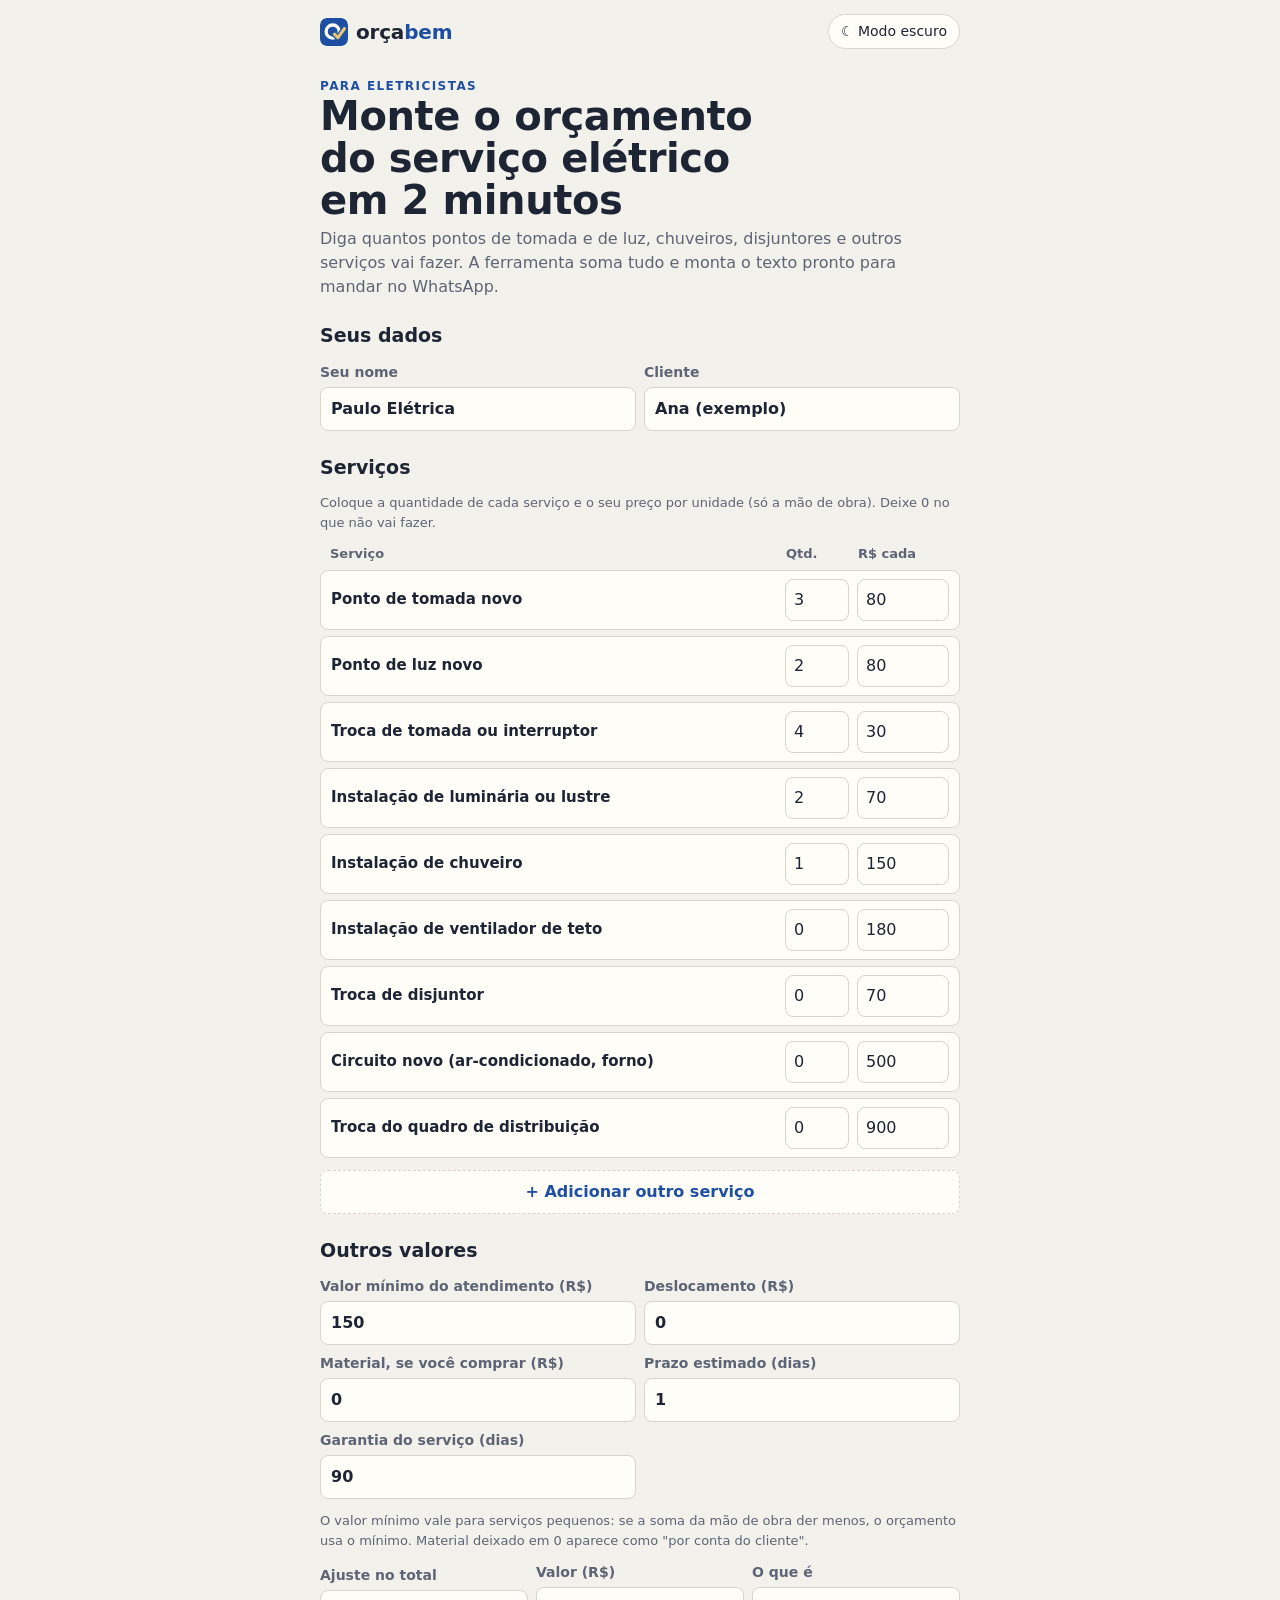
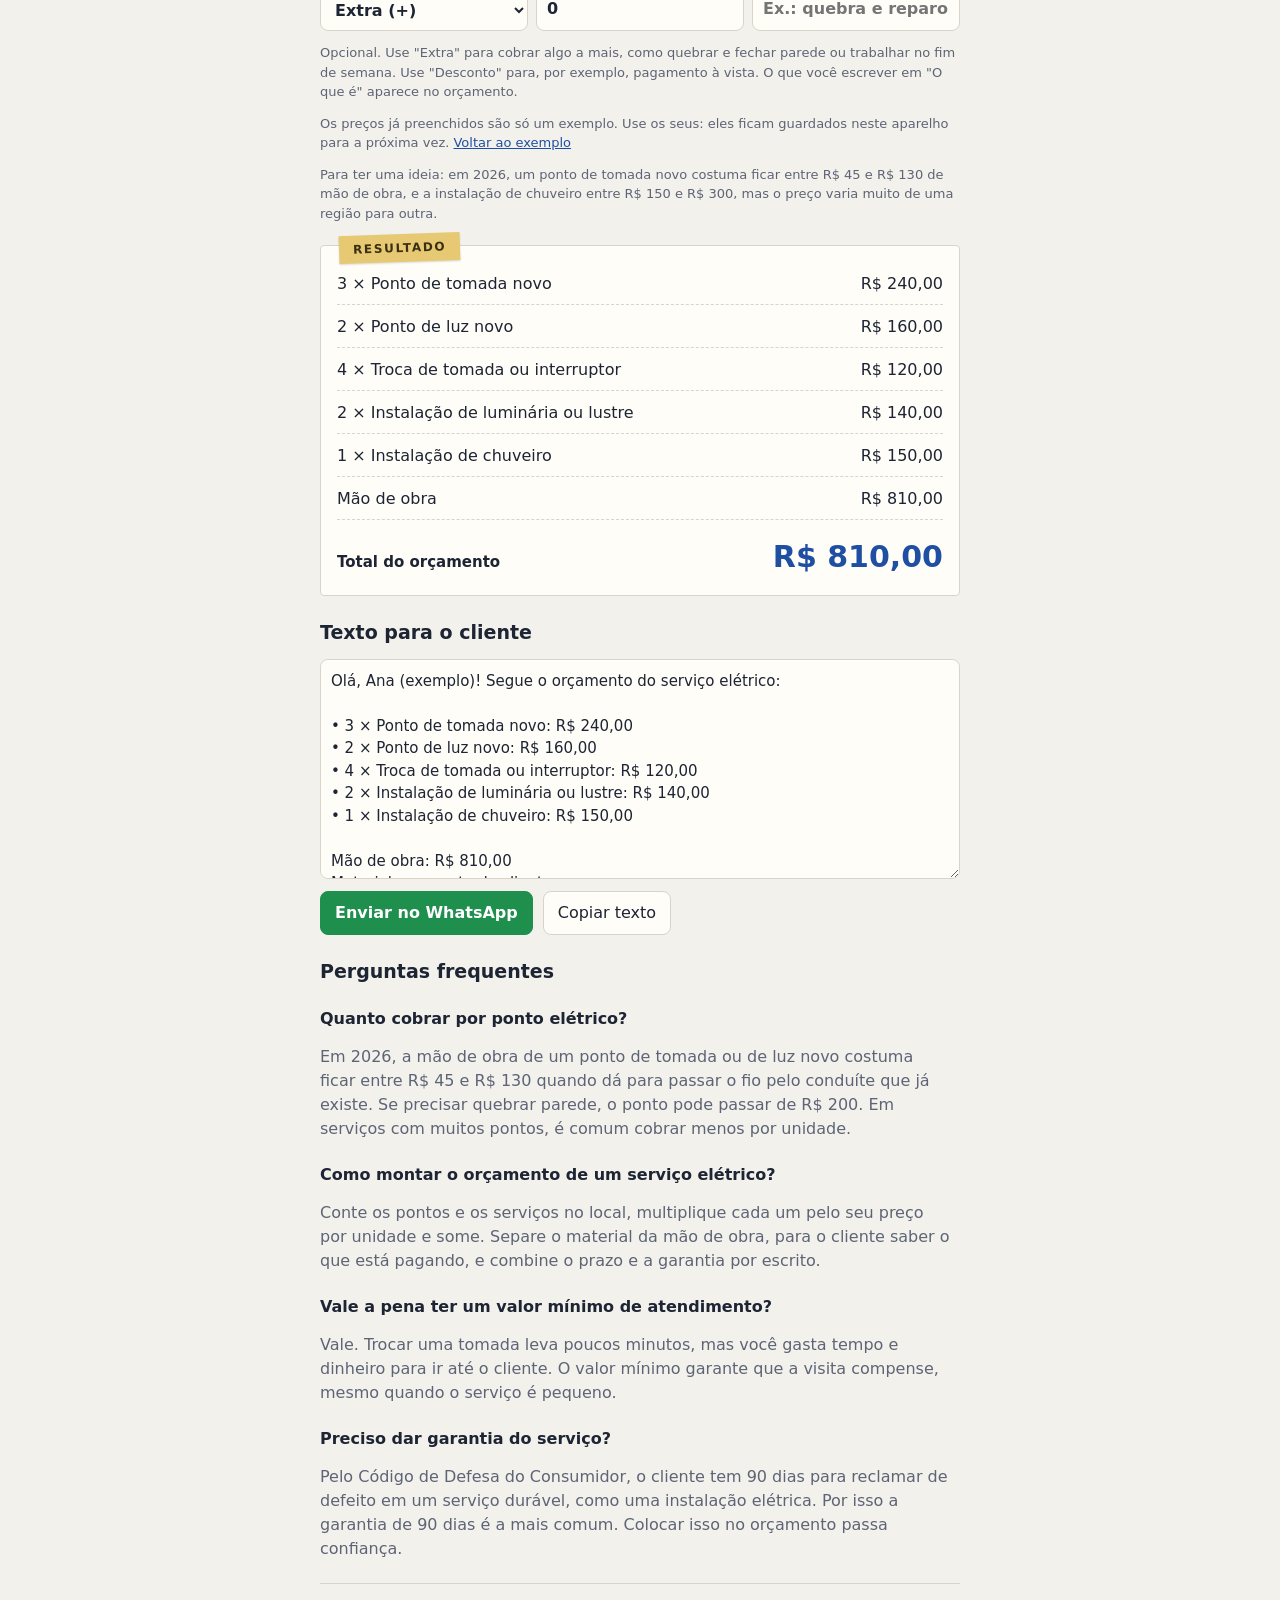
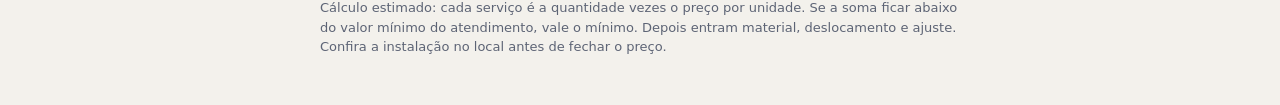
==== orcamento-eletricista/index.html @ af37a628 "Nova calculadora: orçamento de eletricista Lista de serviços com quantidade e preço por unidade (pre" ====
<!doctype html>
<html lang="pt-BR">
<head>
<meta charset="utf-8">
<meta http-equiv="Content-Security-Policy" content="default-src 'self'; script-src 'self' https://gc.zgo.at; style-src 'self' 'unsafe-inline' https://fonts.googleapis.com; font-src https://fonts.gstatic.com; img-src 'self' data: https://marinogneto.goatcounter.com; connect-src 'self' https://marinogneto.goatcounter.com https://fonts.googleapis.com https://fonts.gstatic.com; manifest-src 'self'; worker-src 'self'; object-src 'none'; base-uri 'self'; form-action 'none'">
<meta name="viewport" content="width=device-width, initial-scale=1, viewport-fit=cover">
<title>Orçamento de Eletricista: calcule por ponto, grátis | OrçaBem</title>
<meta name="description" content="Calculadora grátis para eletricistas: informe os pontos de tomada e de luz, chuveiro, disjuntores e outros serviços, e receba o orçamento pronto para mandar no WhatsApp.">
<link rel="icon" type="image/svg+xml" href="../favicon.svg">
<link rel="apple-touch-icon" href="../apple-touch-icon.png">
<link rel="manifest" href="../manifest.webmanifest">
<meta name="theme-color" content="#1f4fa3">
<link rel="canonical" href="https://orcabem.com.br/orcamento-eletricista/">
<meta property="og:title" content="Orçamento de Eletricista grátis | OrçaBem">
<meta property="og:description" content="Some pontos, chuveiro e disjuntores e mande o orçamento do serviço elétrico no WhatsApp em 2 minutos.">
<meta property="og:type" content="website">
<meta property="og:url" content="https://orcabem.com.br/orcamento-eletricista/">
<meta property="og:locale" content="pt_BR">
<link rel="preconnect" href="https://fonts.googleapis.com">
<link rel="preconnect" href="https://fonts.gstatic.com" crossorigin>
<link rel="stylesheet" href="https://fonts.googleapis.com/css2?family=Archivo:wght@500;700;800&family=Figtree:wght@400;600;700&display=swap">
<script type="application/ld+json">
{"@context":"https://schema.org","@type":"WebApplication","name":"Orçamento de Eletricista","url":"https://orcabem.com.br/orcamento-eletricista/","applicationCategory":"BusinessApplication","operatingSystem":"Web","inLanguage":"pt-BR","offers":{"@type":"Offer","price":"0","priceCurrency":"BRL"}}
</script>
<script src="../assets/tema.js"></script>
<link rel="stylesheet" href="../assets/ferramenta.css">
</head>
<body>

<nav class="top"><a class="brand" href="../"><img src="../favicon.svg" alt="" width="28" height="28"><span class="name">orça<span>bem</span></span></a><div class="top-actions"><button class="install" id="instalar" type="button" hidden>Instalar app</button><button class="theme" id="tema" type="button">Modo</button></div></nav>
<div class="ios-tip" id="dica-ios" hidden><p>No iPhone: toque em <b>Compartilhar</b> (o quadrado com a seta) e depois em <b>Adicionar à Tela de Início</b>.</p></div>
<main class="wrap">
  <header>
    <div class="eyebrow">Para eletricistas</div>
    <h1>Monte o orçamento do serviço elétrico em 2 minutos</h1>
    <p class="lede">Diga quantos pontos de tomada e de luz, chuveiros, disjuntores e outros serviços vai fazer. A ferramenta soma tudo e monta o texto pronto para mandar no WhatsApp.</p>
  </header>

  <section>
    <h2>Seus dados</h2>
    <div class="grid2">
      <label for="nome">Seu nome<input id="nome" value="Paulo Elétrica"></label>
      <label for="cliente">Cliente<input id="cliente" value="Ana (exemplo)"></label>
    </div>
  </section>

  <section>
    <h2>Serviços</h2>
    <p class="hint">Coloque a quantidade de cada serviço e o seu preço por unidade (só a mão de obra). Deixe 0 no que não vai fazer.</p>
    <div class="itens">
      <div class="item item-cab" aria-hidden="true"><span>Serviço</span><span>Qtd.</span><span>R$ cada</span></div>
      <div id="itens" class="itens-lista"></div>
    </div>
    <button class="btn-add" id="add" type="button">+ Adicionar outro serviço</button>
  </section>

  <section>
    <h2>Outros valores</h2>
    <div class="grid2">
      <label for="minimo">Valor mínimo do atendimento (R$)<input id="minimo" type="text" value="150" inputmode="decimal" autocomplete="off" data-reais></label>
      <label for="deslocamento">Deslocamento (R$)<input id="deslocamento" type="text" value="0" inputmode="decimal" autocomplete="off" data-reais></label>
      <label for="material">Material, se você comprar (R$)<input id="material" type="text" value="0" inputmode="decimal" autocomplete="off" data-reais></label>
      <label for="prazo">Prazo estimado (dias)<input id="prazo" type="number" min="1" value="1" inputmode="numeric"></label>
      <label for="garantia">Garantia do serviço (dias)<input id="garantia" type="number" min="0" value="90" inputmode="numeric"></label>
    </div>
    <p class="hint">O valor mínimo vale para serviços pequenos: se a soma da mão de obra der menos, o orçamento usa o mínimo. Material deixado em 0 aparece como "por conta do cliente".</p>
    <div class="grid3 ajuste">
      <label for="ajusteTipo">Ajuste no total
        <select id="ajusteTipo"><option value="1">Extra (+)</option><option value="-1">Desconto (−)</option></select>
      </label>
      <label for="ajuste">Valor (R$)<input id="ajuste" type="text" value="0" inputmode="decimal" autocomplete="off" data-reais></label>
      <label for="ajusteDesc">O que é<input id="ajusteDesc" placeholder="Ex.: quebra e reparo de parede" maxlength="60"></label>
    </div>
    <p class="hint">Opcional. Use "Extra" para cobrar algo a mais, como quebrar e fechar parede ou trabalhar no fim de semana. Use "Desconto" para, por exemplo, pagamento à vista. O que você escrever em "O que é" aparece no orçamento.</p>
    <p class="hint">Os preços já preenchidos são só um exemplo. Use os seus: eles ficam guardados neste aparelho para a próxima vez. <button class="link" id="limpar-valores" type="button">Voltar ao exemplo</button></p>
    <p class="hint">Para ter uma ideia: em 2026, um ponto de tomada novo costuma ficar entre R$ 45 e R$ 130 de mão de obra, e a instalação de chuveiro entre R$ 150 e R$ 300, mas o preço varia muito de uma região para outra.</p>
  </section>

  <div class="ticket" aria-live="polite">
    <div id="rItens"></div>
    <div class="row"><span>Mão de obra</span><span id="rMao">–</span></div>
    <div class="row" id="rowMat"><span>Material</span><span id="rMat">–</span></div>
    <div class="row" id="rowDesl"><span>Deslocamento</span><span id="rDesl">–</span></div>
    <div class="row" id="rowAjuste"><span id="rAjusteDesc">Ajuste</span><span id="rAjuste">–</span></div>
    <div class="total"><b>Total do orçamento</b><span id="rTotal">–</span></div>
    <p class="hint" id="aviso" hidden></p>
  </div>

  <section>
    <h2>Texto para o cliente</h2>
    <textarea id="texto" aria-label="Texto do orçamento"></textarea>
    <div class="actions">
      <a class="btn-zap" id="zap" href="https://wa.me/" target="_blank" rel="noopener">Enviar no WhatsApp</a>
      <button id="copiar" type="button">Copiar texto</button>
      <span class="toast" id="toast" hidden>Copiado. É só colar no WhatsApp.</span>
    </div>
  </section>

  <section class="faq">
    <h2>Perguntas frequentes</h2>
    <h3>Quanto cobrar por ponto elétrico?</h3>
    <p>Em 2026, a mão de obra de um ponto de tomada ou de luz novo costuma ficar entre R$ 45 e R$ 130 quando dá para passar o fio pelo conduíte que já existe. Se precisar quebrar parede, o ponto pode passar de R$ 200. Em serviços com muitos pontos, é comum cobrar menos por unidade.</p>
    <h3>Como montar o orçamento de um serviço elétrico?</h3>
    <p>Conte os pontos e os serviços no local, multiplique cada um pelo seu preço por unidade e some. Separe o material da mão de obra, para o cliente saber o que está pagando, e combine o prazo e a garantia por escrito.</p>
    <h3>Vale a pena ter um valor mínimo de atendimento?</h3>
    <p>Vale. Trocar uma tomada leva poucos minutos, mas você gasta tempo e dinheiro para ir até o cliente. O valor mínimo garante que a visita compense, mesmo quando o serviço é pequeno.</p>
    <h3>Preciso dar garantia do serviço?</h3>
    <p>Pelo Código de Defesa do Consumidor, o cliente tem 90 dias para reclamar de defeito em um serviço durável, como uma instalação elétrica. Por isso a garantia de 90 dias é a mais comum. Colocar isso no orçamento passa confiança.</p>
  </section>

  <footer>Cálculo estimado: cada serviço é a quantidade vezes o preço por unidade. Se a soma ficar abaixo do valor mínimo do atendimento, vale o mínimo. Depois entram material, deslocamento e ajuste. Confira a instalação no local antes de fechar o preço.</footer>
</main>

<script src="../assets/app.js"></script>
<script src="calculo.js"></script>
<script data-goatcounter="https://marinogneto.goatcounter.com/count" async src="https://gc.zgo.at/count.js"></script>
</body>
</html>
---- assets/ferramenta.css ----
:root{
  --bg:#f3f1ec; --surface:#fffdf8; --fg:#1d2433; --muted:#5d6475; --line:#d9d4c7;
  --accent:#1f4fa3; --tape:#e7c873; --tape-fg:#3a2f12; --ok:#2f7a4c;
  --display:"Archivo",system-ui,sans-serif; --body:"Figtree",system-ui,sans-serif; --mono:"Archivo",system-ui,sans-serif;
}
@media (prefers-color-scheme: dark){:root:not([data-theme="light"]){
  --bg:#141821; --surface:#1c2230; --fg:#e8e6df; --muted:#a3a9b8; --line:#2f3747;
  --accent:#7ea6ec; --tape:#c9a94e; --tape-fg:#1d1708; --ok:#6cc08f; color-scheme:dark}}
:root[data-theme="dark"]{
  --bg:#141821; --surface:#1c2230; --fg:#e8e6df; --muted:#a3a9b8; --line:#2f3747;
  --accent:#7ea6ec; --tape:#c9a94e; --tape-fg:#1d1708; --ok:#6cc08f; color-scheme:dark}
html,body{margin:0}
[hidden]{display:none!important}
body{background:var(--bg);color:var(--fg);font-family:var(--body);font-size:16px;line-height:1.5}
.wrap{max-width:640px;margin:0 auto;padding-inline:16px;padding-block:28px 48px;display:grid;gap:22px}
h1{font-family:var(--display);font-weight:800;font-size:clamp(28px,7vw,40px);line-height:1.05;margin:0;text-wrap:balance;letter-spacing:-.01em}
.lede{color:var(--muted);margin:6px 0 0;max-width:60ch}
.eyebrow{font-family:var(--display);font-weight:700;font-size:12px;letter-spacing:.12em;text-transform:uppercase;color:var(--accent)}
section{display:grid;gap:12px}
h2{font-family:var(--display);font-weight:700;font-size:19px;margin:0}
label{display:grid;gap:4px;font-size:14px;font-weight:600;color:var(--muted);min-width:0}
input,select{font:inherit;font-size:16px;color:var(--fg);background:var(--surface);border:1px solid var(--line);border-radius:8px;padding:9px 10px;width:100%;box-sizing:border-box;font-variant-numeric:tabular-nums}
input:focus-visible,select:focus-visible,button:focus-visible{outline:2px solid var(--accent);outline-offset:2px}
.room{background:var(--surface);border:1px solid var(--line);border-radius:10px;padding:12px;display:grid;gap:10px}
.room-head{display:flex;gap:8px;align-items:center}
.room-head input{font-weight:700}
.grid3{display:grid;grid-template-columns:repeat(3,minmax(0,1fr));gap:8px}
.grid2{display:grid;grid-template-columns:repeat(2,minmax(0,1fr));gap:8px}
.chk{display:flex;gap:8px;align-items:center;font-size:14px;color:var(--fg)}
.chk input{width:auto}
button{font:inherit;cursor:pointer;border-radius:8px;border:1px solid var(--line);background:var(--surface);color:var(--fg);padding:9px 14px}
.btn-x{padding:6px 10px;color:var(--muted);flex:none}
.btn-add{border-style:dashed;color:var(--accent);font-weight:700}
.btn-main{background:var(--accent);border-color:var(--accent);color:var(--bg);font-weight:700}
.ticket{position:relative;background:var(--surface);border:1px solid var(--line);border-radius:4px;padding:26px 16px 16px;display:grid;gap:10px}
.ticket::before{content:"RESULTADO";position:absolute;top:-12px;left:18px;background:var(--tape);color:var(--tape-fg);font-family:var(--display);font-weight:700;font-size:12px;letter-spacing:.14em;padding:5px 14px;transform:rotate(-2deg);box-shadow:0 1px 2px rgba(0,0,0,.15)}
.row{display:flex;justify-content:space-between;gap:12px;border-bottom:1px dashed var(--line);padding-bottom:8px}
.row span:last-child{font-family:var(--mono);font-variant-numeric:tabular-nums;text-align:right}
.total{display:flex;justify-content:space-between;align-items:baseline;gap:12px;padding-top:4px}
.total b{font-family:var(--display);font-size:15px}
.total span{font-family:var(--mono);font-weight:800;font-variant-numeric:tabular-nums;font-size:clamp(24px,6vw,30px);color:var(--accent)}
.hint{font-size:13px;color:var(--muted);margin:0}
textarea{font:inherit;font-size:15px;width:100%;box-sizing:border-box;min-height:220px;background:var(--surface);color:var(--fg);border:1px solid var(--line);border-radius:8px;padding:10px;resize:vertical}
.btn-zap{display:inline-flex;align-items:center;gap:8px;background:#1f8f4e;border:1px solid #1f8f4e;color:#fff;font-weight:700;text-decoration:none;border-radius:8px;padding:9px 14px}
.btn-zap:focus-visible{outline:2px solid var(--accent);outline-offset:2px}
.actions{display:flex;gap:10px;align-items:center;flex-wrap:wrap}
.toast{color:var(--ok);font-size:14px}
footer{font-size:13px;color:var(--muted);border-top:1px solid var(--line);padding-top:14px}
@media (max-width:420px){.grid3{grid-template-columns:repeat(2,minmax(0,1fr))}}
.top{max-width:640px;margin:0 auto;padding-inline:16px;padding-block:14px 0;display:flex;justify-content:space-between;align-items:center}
.brand{font-family:var(--display);font-weight:800;font-size:20px;color:var(--fg);text-decoration:none;letter-spacing:-.01em}
.brand .name span{color:var(--accent)}
.theme{font:inherit;font-size:14px;cursor:pointer;background:var(--surface);color:var(--fg);border:1px solid var(--line);border-radius:999px;padding:6px 12px}
.theme:focus-visible{outline:2px solid var(--accent);outline-offset:2px}
.brand{display:inline-flex;align-items:center;gap:8px}
.brand img{width:28px;height:28px;border-radius:7px;flex:none}
.faq h3{font-family:var(--display);font-size:16px;margin:10px 0 2px}
.faq p{margin:0;color:var(--muted);max-width:62ch}
.top-actions{display:flex;gap:8px;align-items:center}
.install{font:inherit;font-size:14px;font-weight:700;cursor:pointer;background:var(--accent);color:var(--bg);border:1px solid var(--accent);border-radius:999px;padding:6px 12px}
.install:focus-visible{outline:2px solid var(--fg);outline-offset:2px}
.ios-tip{max-width:640px;margin:8px auto 0;padding-inline:16px;box-sizing:border-box}
.ios-tip p{margin:0;background:var(--surface);border:1px solid var(--line);border-radius:10px;padding:10px 12px;font-size:14px;color:var(--muted)}
.extras{display:grid;grid-template-columns:repeat(2,minmax(0,1fr));gap:8px}
.extras .chk{background:var(--surface);border:1px solid var(--line);border-radius:8px;padding:10px;min-width:0}
@media (max-width:420px){.extras{grid-template-columns:minmax(0,1fr)}}
.range{font-size:14px;color:var(--muted);text-align:right}
.link{font:inherit;font-size:inherit;background:none;border:0;padding:0;color:var(--accent);text-decoration:underline;cursor:pointer}
@media (max-width:420px){.ajuste{grid-template-columns:repeat(2,minmax(0,1fr))}.ajuste label:last-child{grid-column:1/-1}}
.itens{display:grid;gap:6px}
.itens-lista{display:grid;gap:6px}
.item{display:grid;grid-template-columns:minmax(0,1fr) 64px 92px;gap:8px;align-items:center;background:var(--surface);border:1px solid var(--line);border-radius:8px;padding:8px 10px}
.item input{padding:8px}
.item-nome{display:grid;gap:4px;justify-items:start;font-size:15px;font-weight:600;min-width:0;line-height:1.3}
.item-nome input{font-weight:700}
.item-nome .link{font-size:13px}
.item-cab{background:none;border:0;padding-block:0;font-size:13px;font-weight:600;color:var(--muted)}
#rItens{display:grid;gap:10px}
#rItens:empty{display:none}
.grid2>label,.grid3>label{align-content:end}
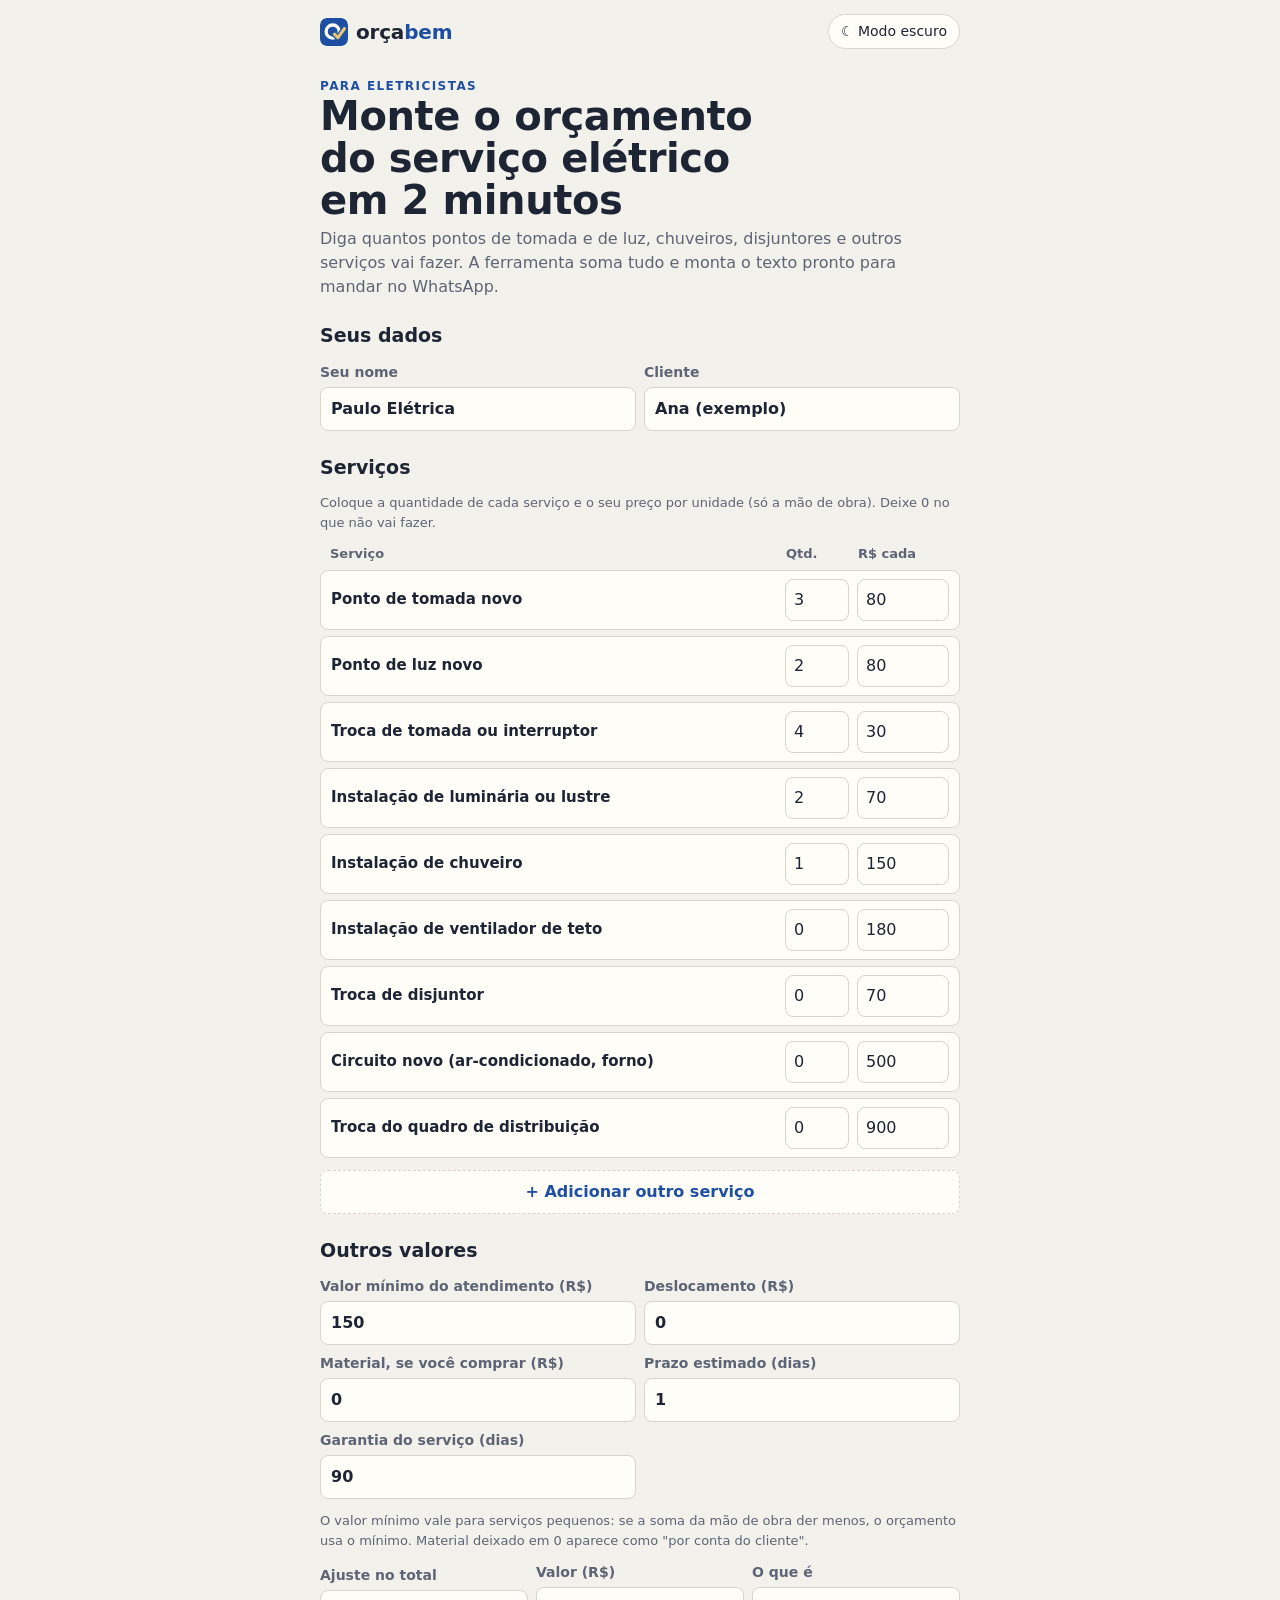
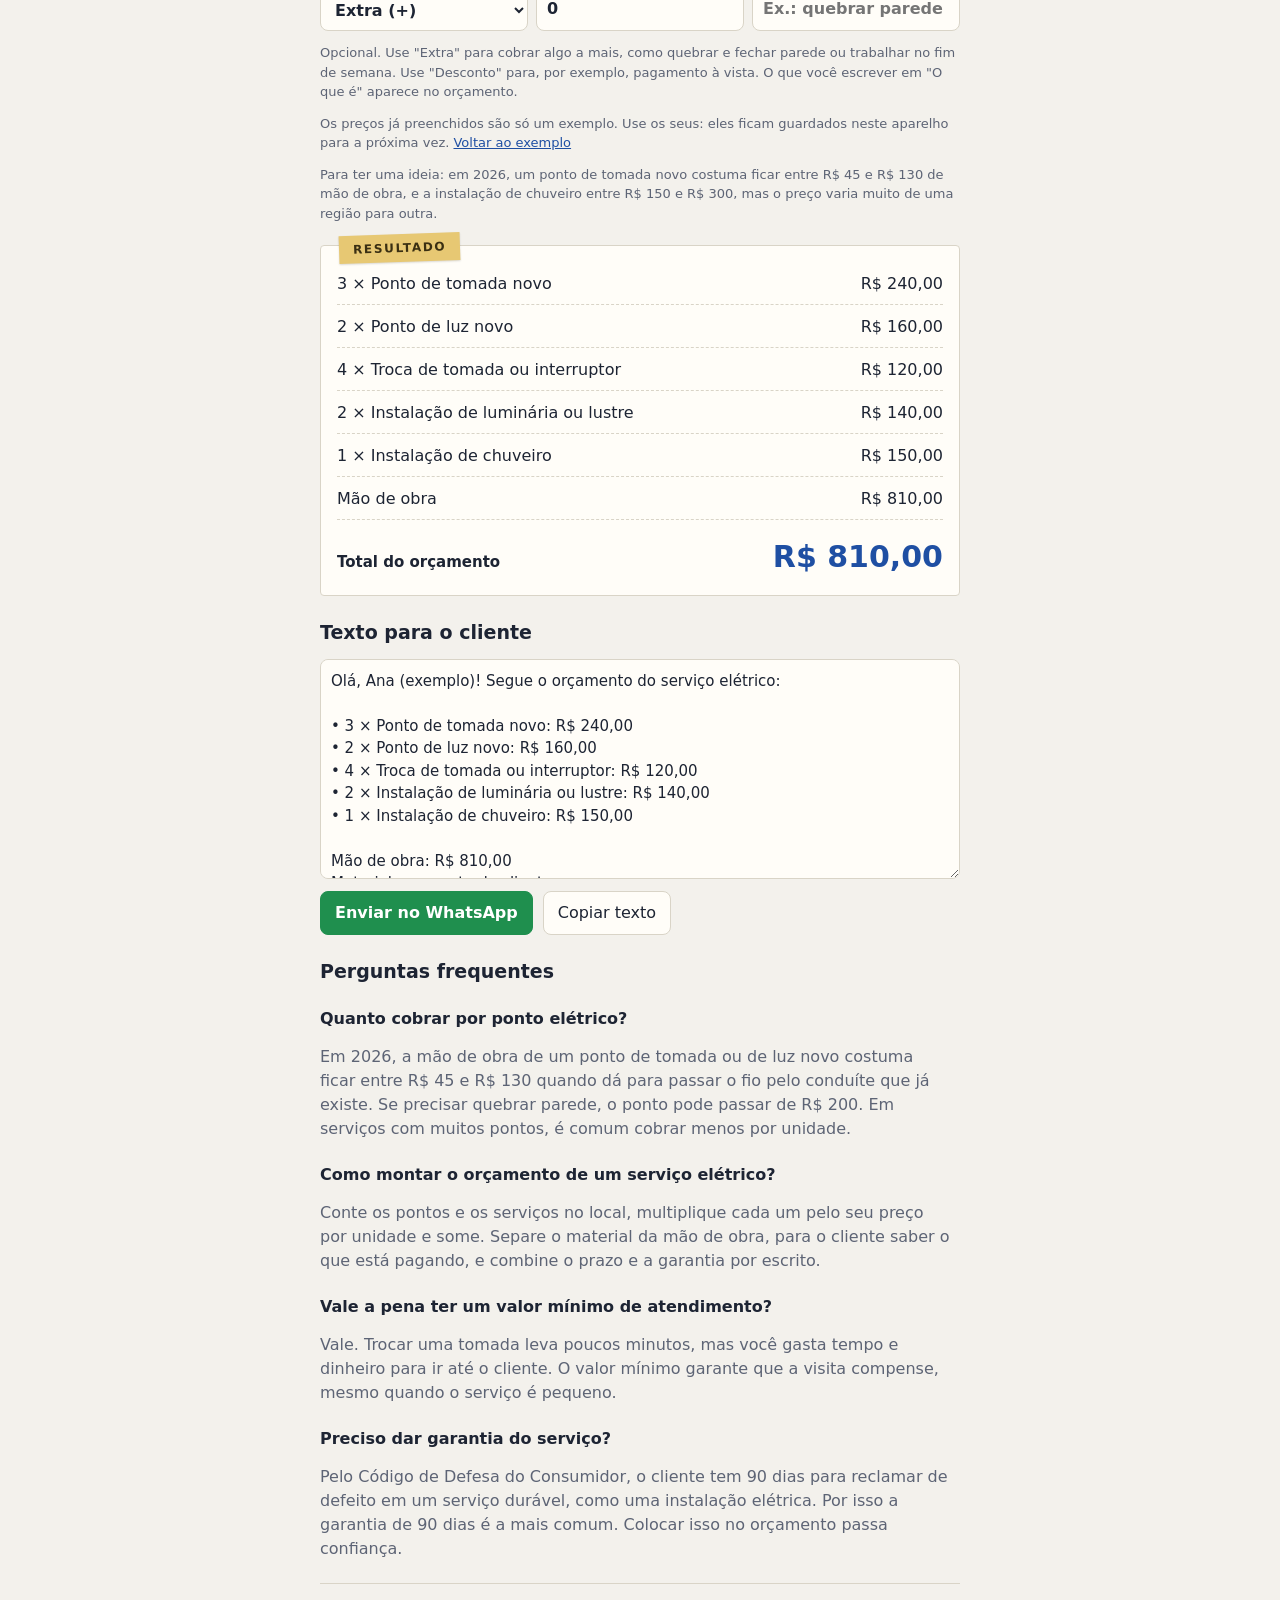
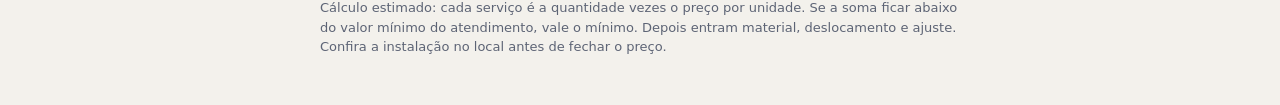
==== commit 462e5c18: "Eletricista: exemplo mais curto no campo do ajuste Co-Authored-By: Claude Opus 5.5 <noreply@anthropi" ====
--- a/orcamento-eletricista/index.html
+++ b/orcamento-eletricista/index.html
@@ -69,7 +69,7 @@
         <select id="ajusteTipo"><option value="1">Extra (+)</option><option value="-1">Desconto (−)</option></select>
       </label>
       <label for="ajuste">Valor (R$)<input id="ajuste" type="text" value="0" inputmode="decimal" autocomplete="off" data-reais></label>
-      <label for="ajusteDesc">O que é<input id="ajusteDesc" placeholder="Ex.: quebra e reparo de parede" maxlength="60"></label>
+      <label for="ajusteDesc">O que é<input id="ajusteDesc" placeholder="Ex.: quebrar parede" maxlength="60"></label>
     </div>
     <p class="hint">Opcional. Use "Extra" para cobrar algo a mais, como quebrar e fechar parede ou trabalhar no fim de semana. Use "Desconto" para, por exemplo, pagamento à vista. O que você escrever em "O que é" aparece no orçamento.</p>
     <p class="hint">Os preços já preenchidos são só um exemplo. Use os seus: eles ficam guardados neste aparelho para a próxima vez. <button class="link" id="limpar-valores" type="button">Voltar ao exemplo</button></p>
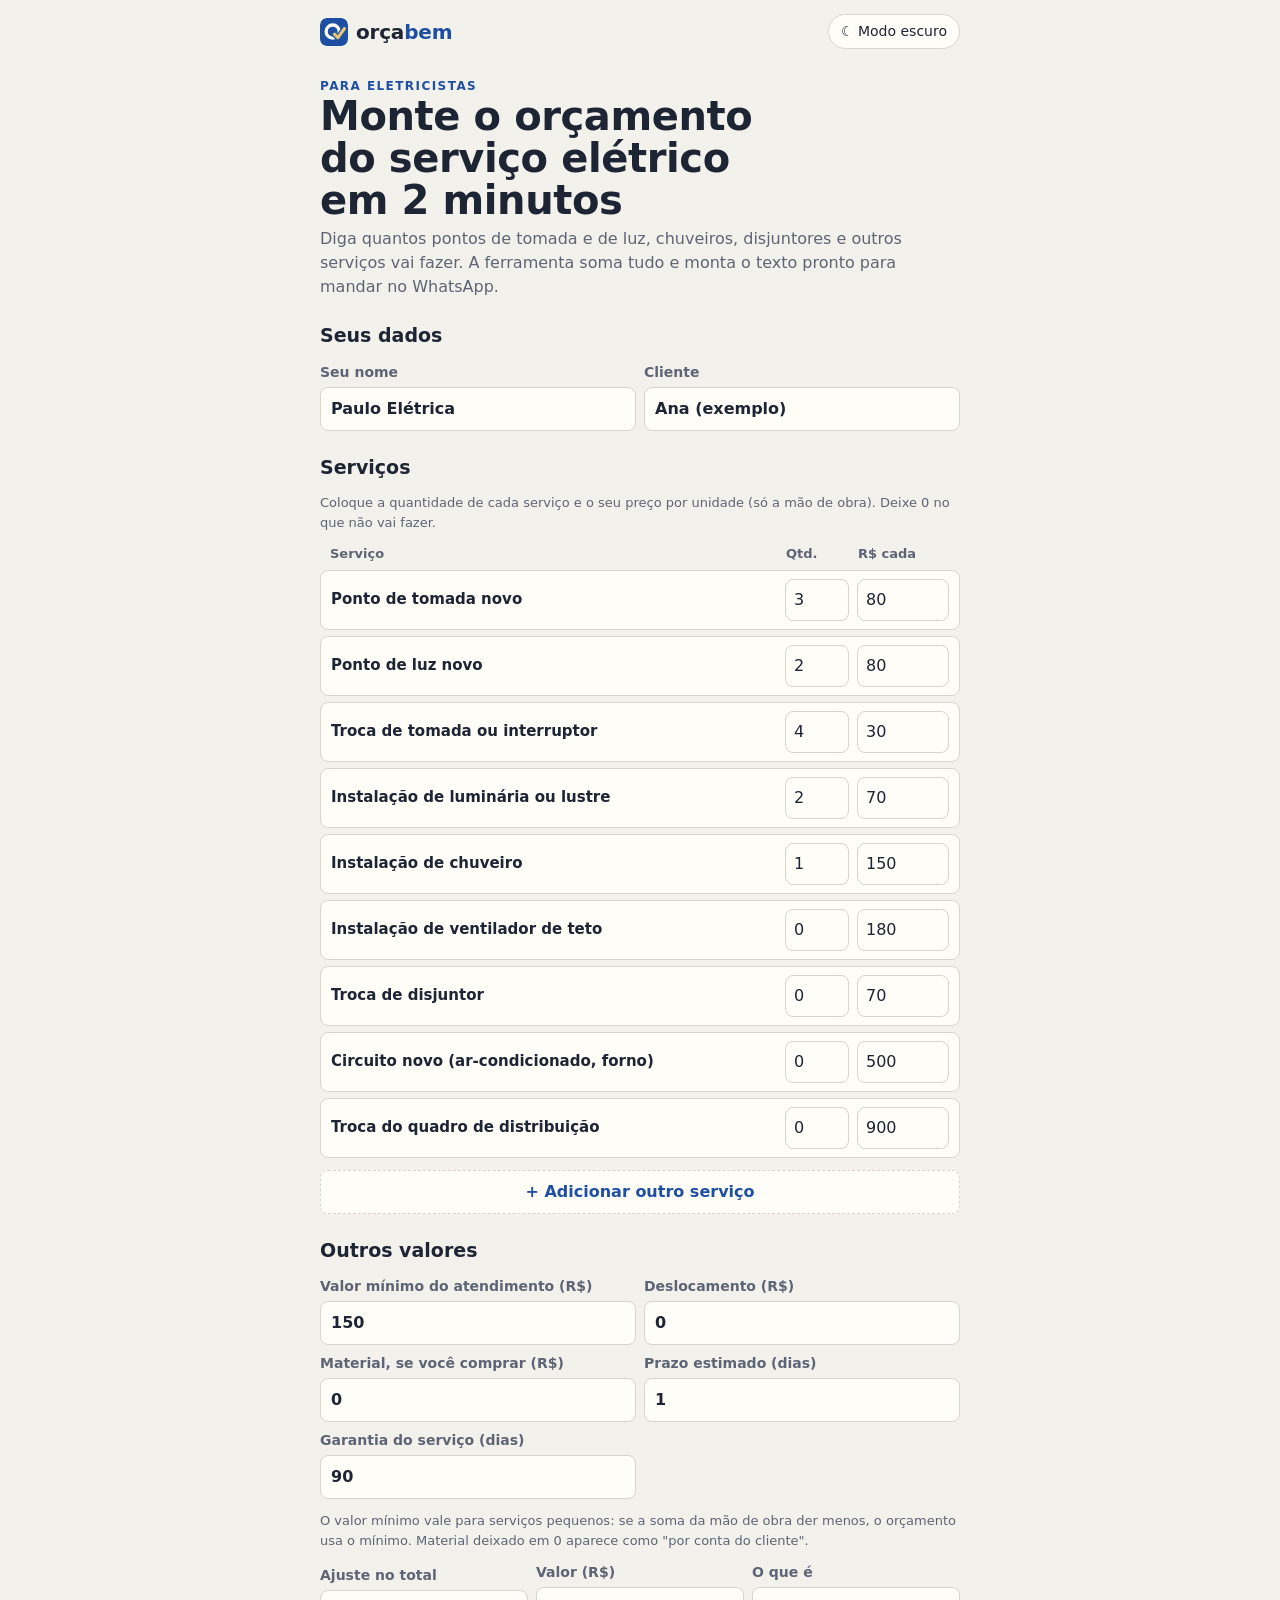
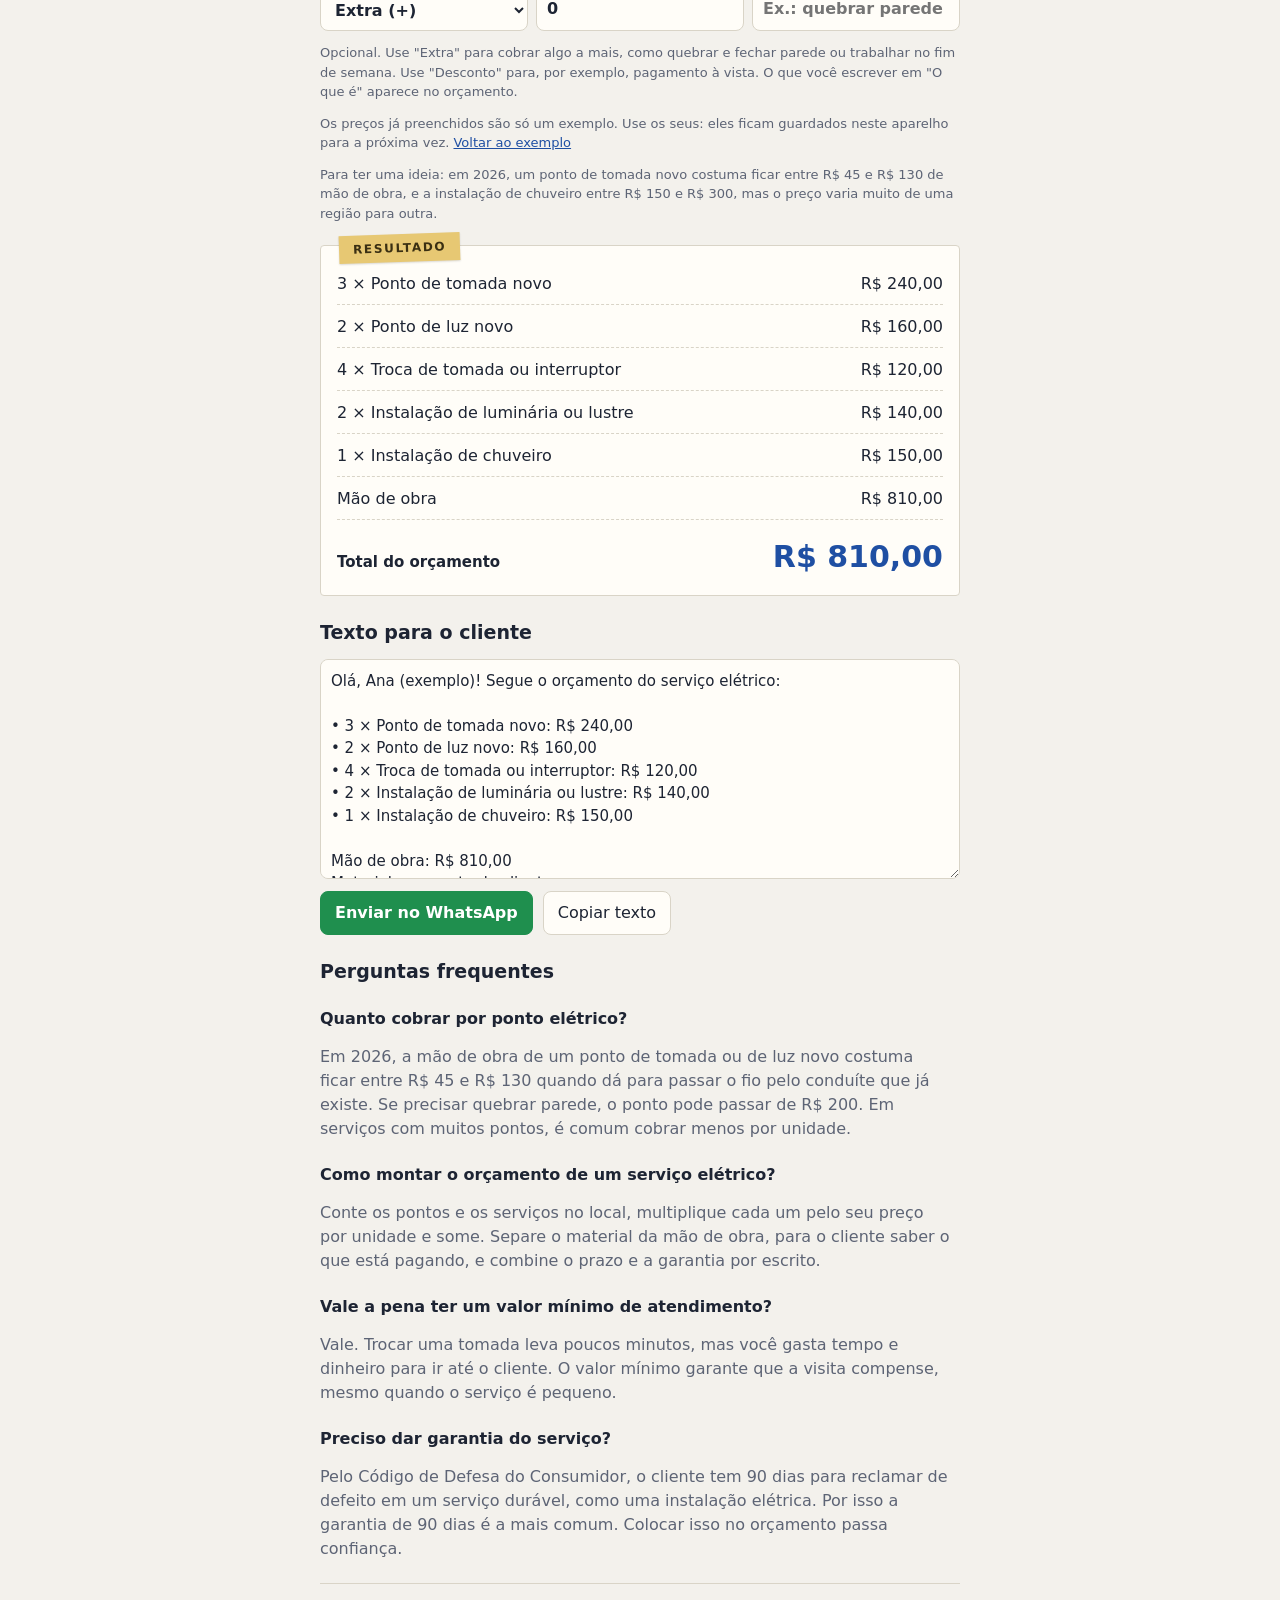
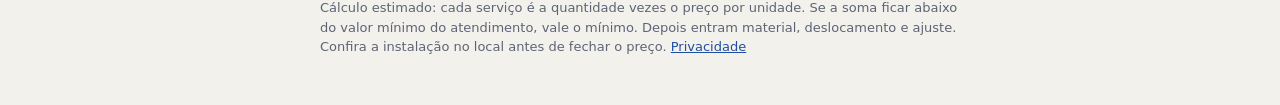
==== commit 7333db6d: "Página de privacidade e página de não encontrado - /privacidade/: o que fica no aparelho, WhatsApp, " ====
--- a/orcamento-eletricista/index.html
+++ b/orcamento-eletricista/index.html
@@ -16,11 +16,19 @@
 <meta property="og:type" content="website">
 <meta property="og:url" content="https://orcabem.com.br/orcamento-eletricista/">
 <meta property="og:locale" content="pt_BR">
+<meta property="og:image" content="https://orcabem.com.br/assets/previa-eletricista.jpg">
+<meta property="og:image:width" content="1200">
+<meta property="og:image:height" content="630">
+<meta property="og:image:alt" content="Orçamento de eletricista no OrçaBem">
+<meta name="twitter:card" content="summary_large_image">
 <link rel="preconnect" href="https://fonts.googleapis.com">
 <link rel="preconnect" href="https://fonts.gstatic.com" crossorigin>
 <link rel="stylesheet" href="https://fonts.googleapis.com/css2?family=Archivo:wght@500;700;800&family=Figtree:wght@400;600;700&display=swap">
 <script type="application/ld+json">
 {"@context":"https://schema.org","@type":"WebApplication","name":"Orçamento de Eletricista","url":"https://orcabem.com.br/orcamento-eletricista/","applicationCategory":"BusinessApplication","operatingSystem":"Web","inLanguage":"pt-BR","offers":{"@type":"Offer","price":"0","priceCurrency":"BRL"}}
+</script>
+<script type="application/ld+json">
+{"@context": "https://schema.org", "@type": "FAQPage", "mainEntity": [{"@type": "Question", "name": "Quanto cobrar por ponto elétrico?", "acceptedAnswer": {"@type": "Answer", "text": "Em 2026, a mão de obra de um ponto de tomada ou de luz novo costuma ficar entre R$ 45 e R$ 130 quando dá para passar o fio pelo conduíte que já existe. Se precisar quebrar parede, o ponto pode passar de R$ 200. Em serviços com muitos pontos, é comum cobrar menos por unidade."}}, {"@type": "Question", "name": "Como montar o orçamento de um serviço elétrico?", "acceptedAnswer": {"@type": "Answer", "text": "Conte os pontos e os serviços no local, multiplique cada um pelo seu preço por unidade e some. Separe o material da mão de obra, para o cliente saber o que está pagando, e combine o prazo e a garantia por escrito."}}, {"@type": "Question", "name": "Vale a pena ter um valor mínimo de atendimento?", "acceptedAnswer": {"@type": "Answer", "text": "Vale. Trocar uma tomada leva poucos minutos, mas você gasta tempo e dinheiro para ir até o cliente. O valor mínimo garante que a visita compense, mesmo quando o serviço é pequeno."}}, {"@type": "Question", "name": "Preciso dar garantia do serviço?", "acceptedAnswer": {"@type": "Answer", "text": "Pelo Código de Defesa do Consumidor, o cliente tem 90 dias para reclamar de defeito em um serviço durável, como uma instalação elétrica. Por isso a garantia de 90 dias é a mais comum. Colocar isso no orçamento passa confiança."}}]}
 </script>
 <script src="../assets/tema.js"></script>
 <link rel="stylesheet" href="../assets/ferramenta.css">
@@ -108,7 +116,7 @@
     <p>Pelo Código de Defesa do Consumidor, o cliente tem 90 dias para reclamar de defeito em um serviço durável, como uma instalação elétrica. Por isso a garantia de 90 dias é a mais comum. Colocar isso no orçamento passa confiança.</p>
   </section>
 
-  <footer>Cálculo estimado: cada serviço é a quantidade vezes o preço por unidade. Se a soma ficar abaixo do valor mínimo do atendimento, vale o mínimo. Depois entram material, deslocamento e ajuste. Confira a instalação no local antes de fechar o preço.</footer>
+  <footer>Cálculo estimado: cada serviço é a quantidade vezes o preço por unidade. Se a soma ficar abaixo do valor mínimo do atendimento, vale o mínimo. Depois entram material, deslocamento e ajuste. Confira a instalação no local antes de fechar o preço. <a href="../privacidade/">Privacidade</a></footer>
 </main>
 
 <script src="../assets/app.js"></script>
--- a/assets/ferramenta.css
+++ b/assets/ferramenta.css
@@ -78,3 +78,11 @@
 #rItens{display:grid;gap:10px}
 #rItens:empty{display:none}
 .grid2>label,.grid3>label{align-content:end}
+.texto section p{margin:0;max-width:62ch}
+.texto .trust{display:grid;gap:6px;margin:0;padding:0;list-style:none;color:var(--fg)}
+.texto .trust li::before{content:"✓ ";color:var(--accent);font-weight:700}
+footer a{color:var(--accent)}
+.lista-links{display:grid;gap:8px}
+.lista-links a{display:block;background:var(--surface);border:1px solid var(--line);border-radius:10px;padding:14px 16px;color:var(--fg);font-family:var(--display);font-weight:700;font-size:17px;text-decoration:none}
+.lista-links a:hover,.lista-links a:focus-visible{border-color:var(--accent);outline:none}
+.btn-voltar{display:inline-block;background:var(--accent);color:var(--bg);font-weight:700;text-decoration:none;border-radius:8px;padding:10px 16px}
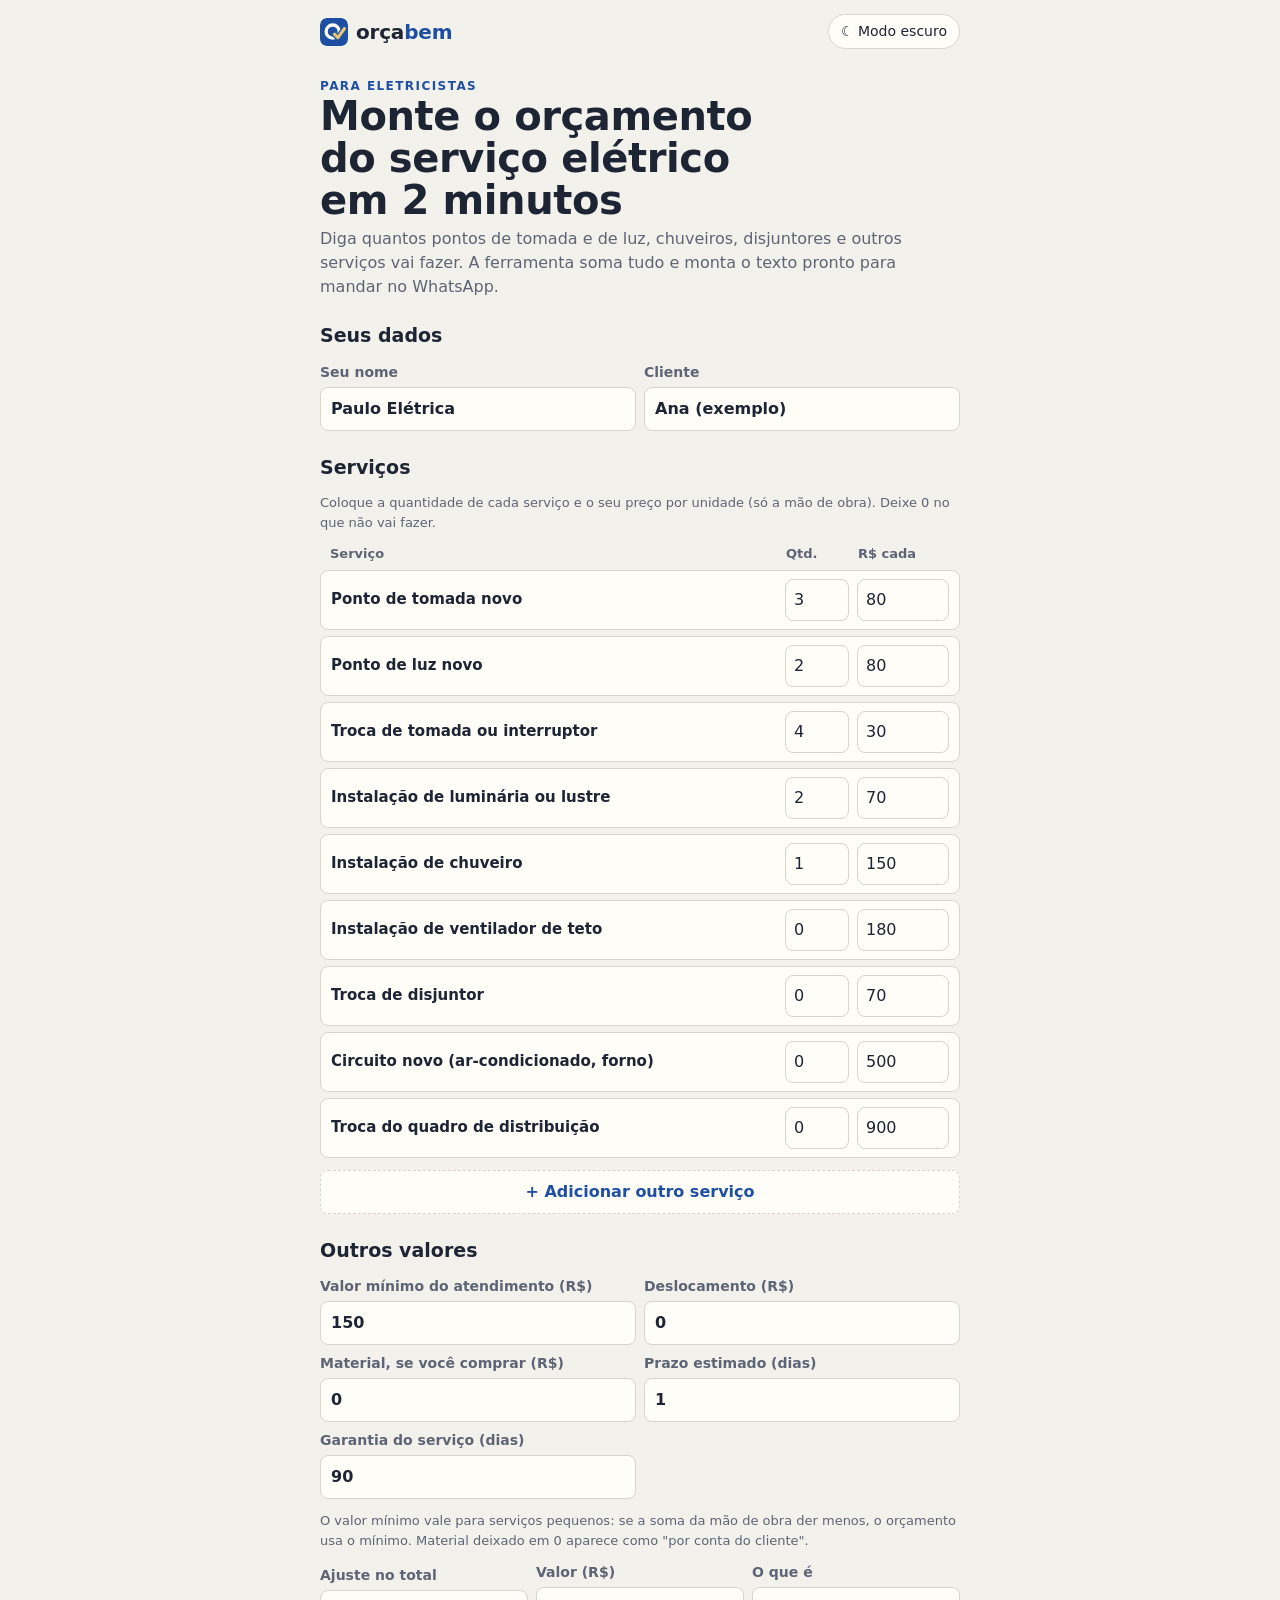
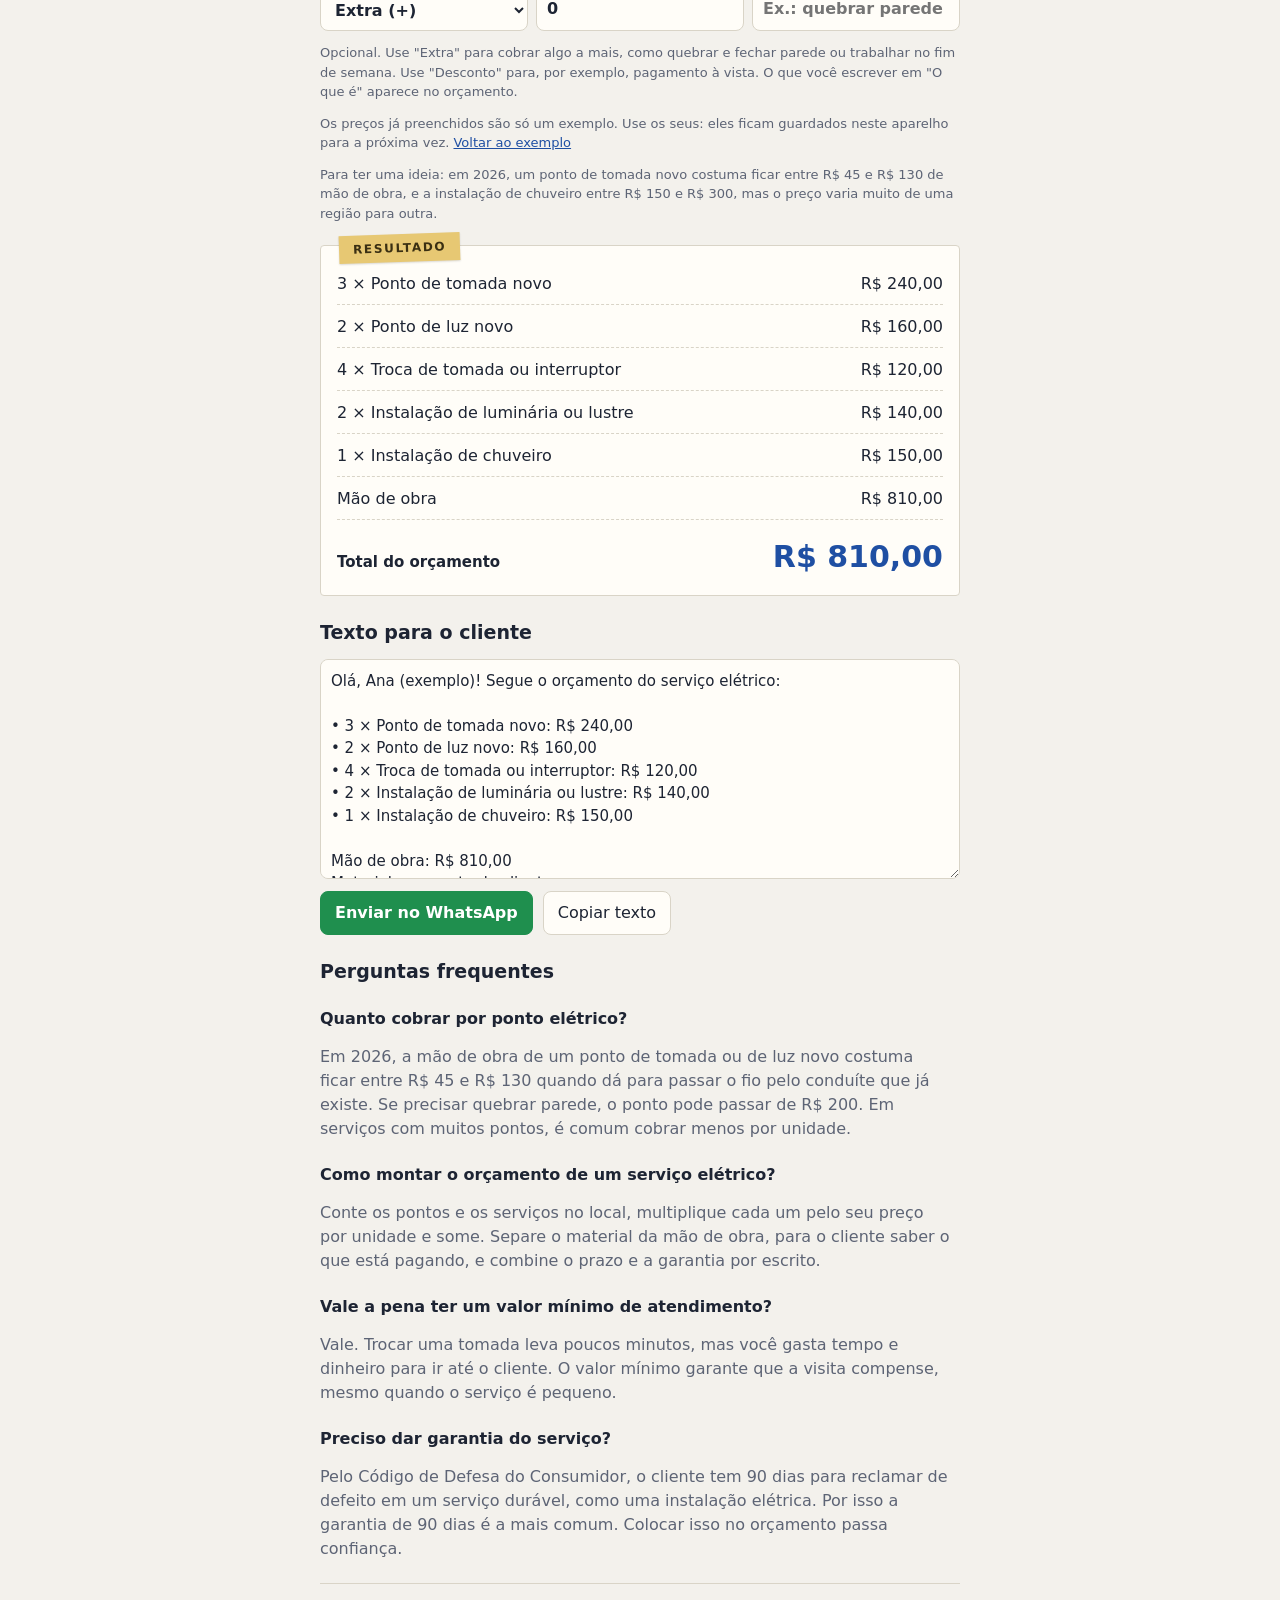
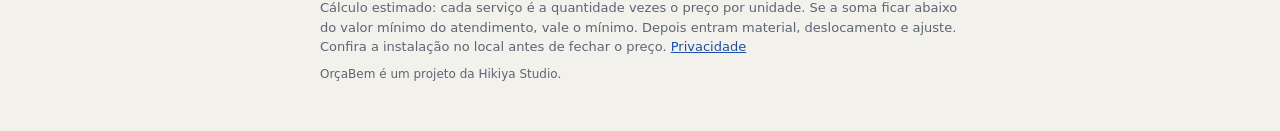
==== commit 116819b7: "Crédito discreto da Hikiya Studio no rodapé Co-Authored-By: Claude Opus 5.5 <noreply@anthropic.com> " ====
--- a/orcamento-eletricista/index.html
+++ b/orcamento-eletricista/index.html
@@ -116,7 +116,7 @@
     <p>Pelo Código de Defesa do Consumidor, o cliente tem 90 dias para reclamar de defeito em um serviço durável, como uma instalação elétrica. Por isso a garantia de 90 dias é a mais comum. Colocar isso no orçamento passa confiança.</p>
   </section>
 
-  <footer>Cálculo estimado: cada serviço é a quantidade vezes o preço por unidade. Se a soma ficar abaixo do valor mínimo do atendimento, vale o mínimo. Depois entram material, deslocamento e ajuste. Confira a instalação no local antes de fechar o preço. <a href="../privacidade/">Privacidade</a></footer>
+  <footer>Cálculo estimado: cada serviço é a quantidade vezes o preço por unidade. Se a soma ficar abaixo do valor mínimo do atendimento, vale o mínimo. Depois entram material, deslocamento e ajuste. Confira a instalação no local antes de fechar o preço. <a href="../privacidade/">Privacidade</a><span class="credito">OrçaBem é um projeto da Hikiya Studio.</span></footer>
 </main>
 
 <script src="../assets/app.js"></script>
--- a/assets/ferramenta.css
+++ b/assets/ferramenta.css
@@ -86,3 +86,4 @@
 .lista-links a{display:block;background:var(--surface);border:1px solid var(--line);border-radius:10px;padding:14px 16px;color:var(--fg);font-family:var(--display);font-weight:700;font-size:17px;text-decoration:none}
 .lista-links a:hover,.lista-links a:focus-visible{border-color:var(--accent);outline:none}
 .btn-voltar{display:inline-block;background:var(--accent);color:var(--bg);font-weight:700;text-decoration:none;border-radius:8px;padding:10px 16px}
+.credito{display:block;margin-top:8px;font-size:12px}
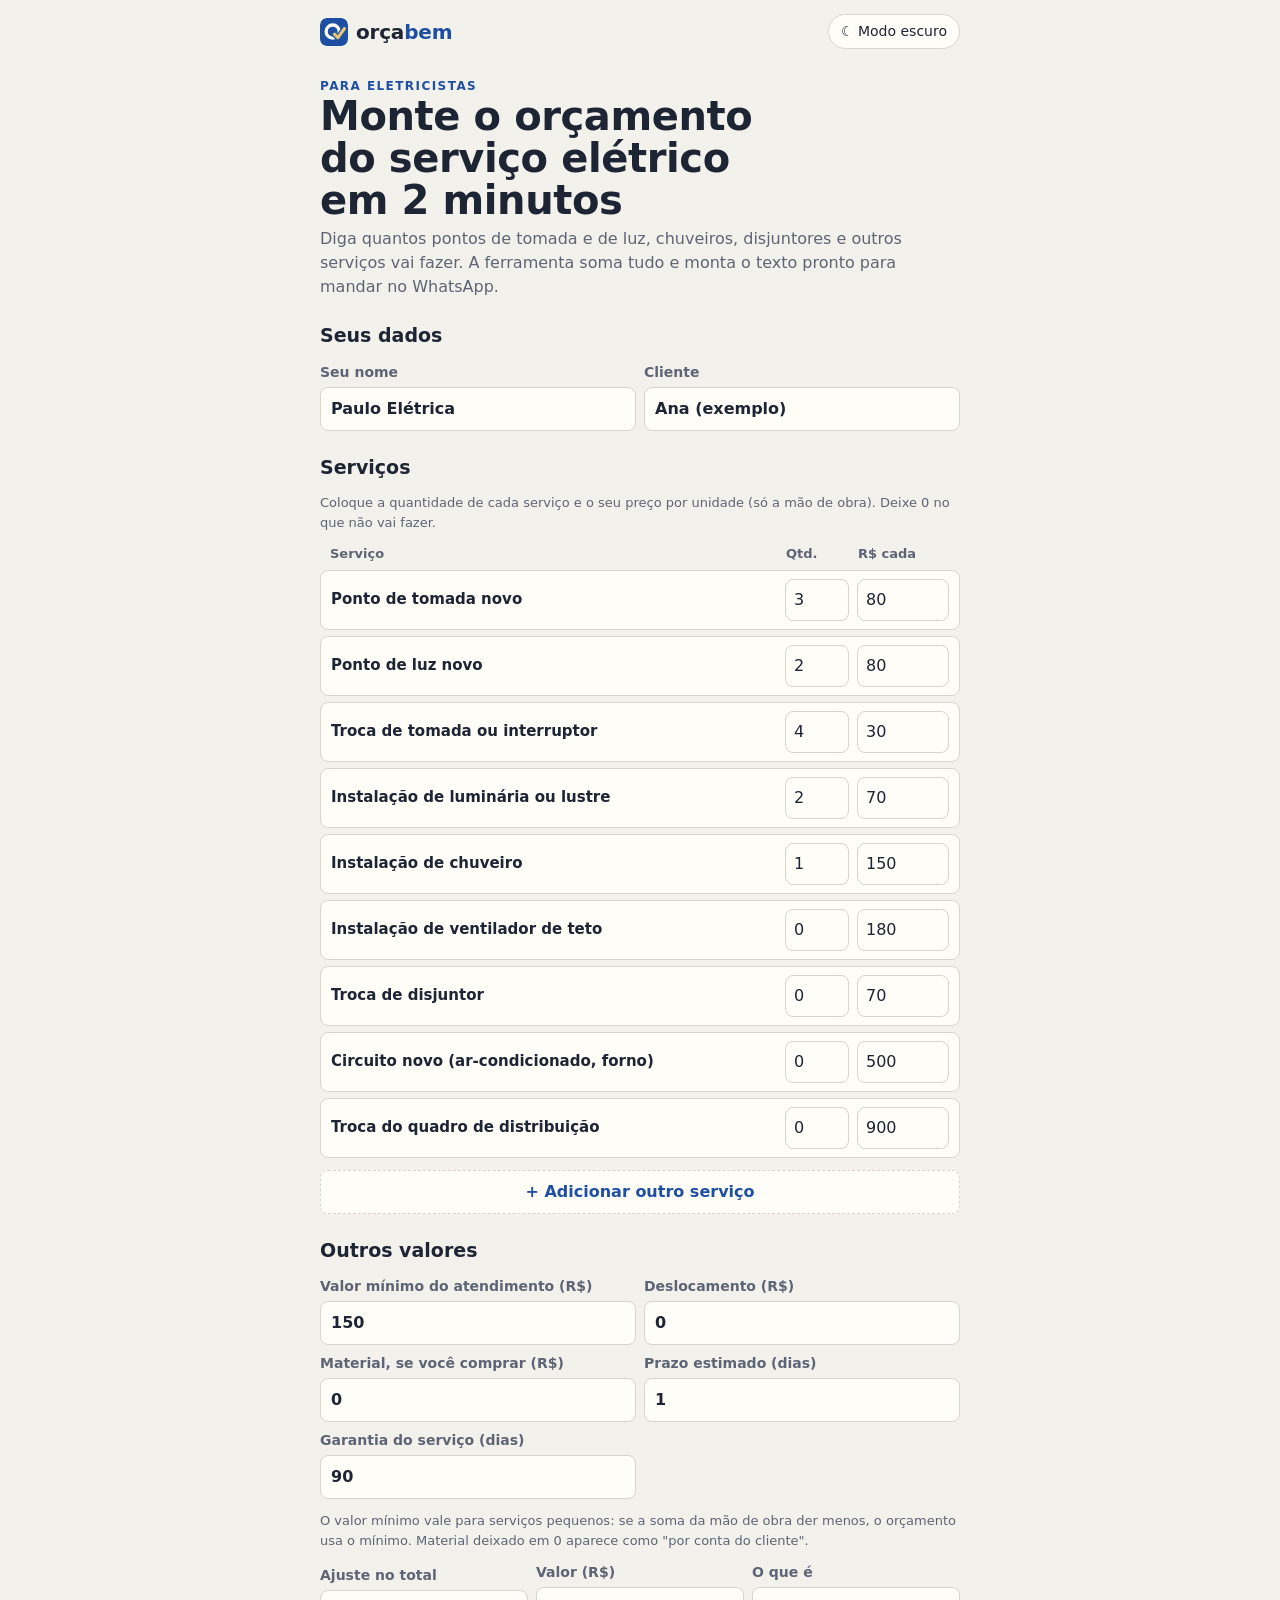
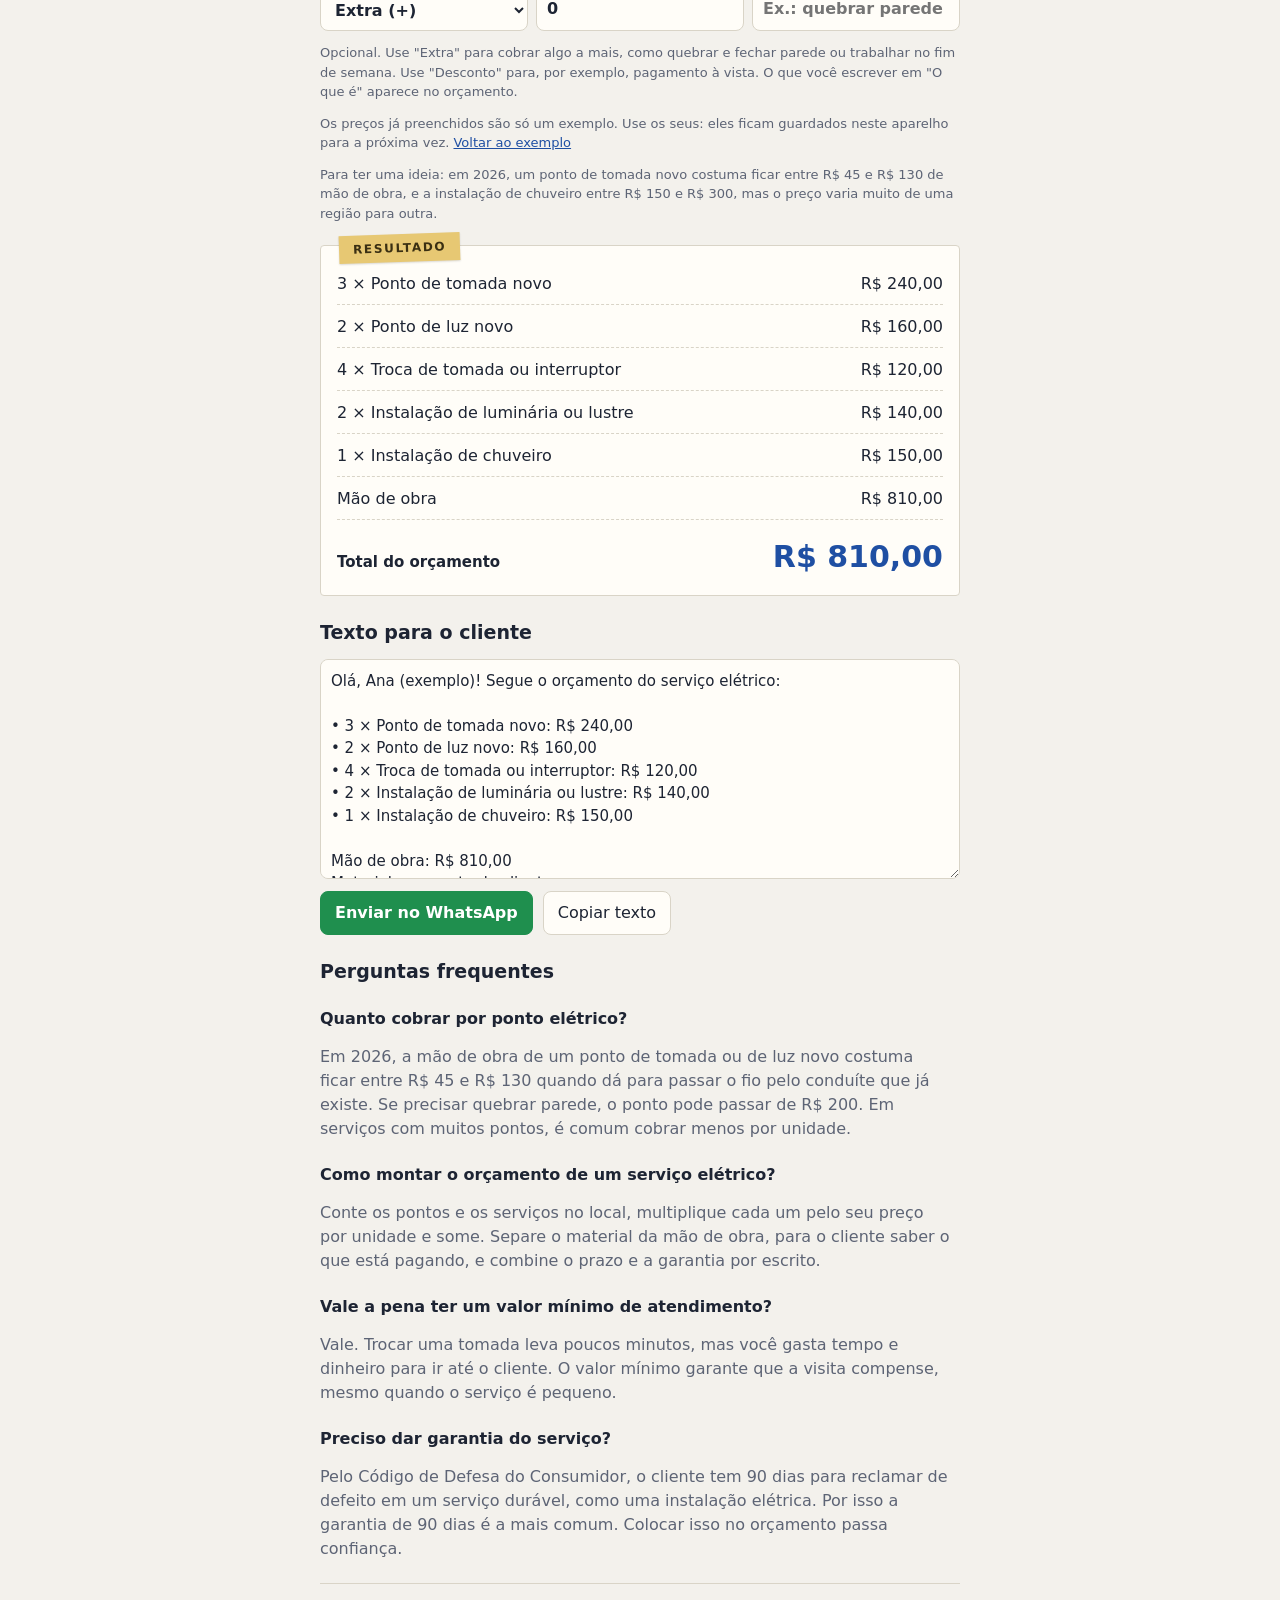
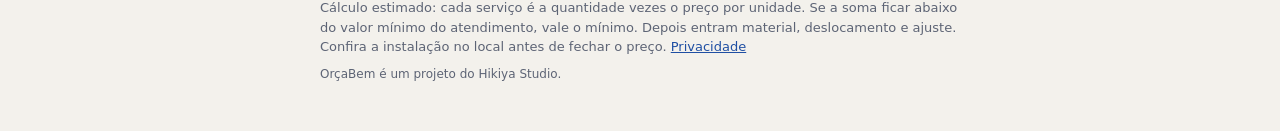
==== commit 6e7341f6: "Concordância: 'do Hikiya Studio' (o estúdio) Co-Authored-By: Claude Opus 5.5 <noreply@anthropic.com>" ====
--- a/orcamento-eletricista/index.html
+++ b/orcamento-eletricista/index.html
@@ -116,7 +116,7 @@
     <p>Pelo Código de Defesa do Consumidor, o cliente tem 90 dias para reclamar de defeito em um serviço durável, como uma instalação elétrica. Por isso a garantia de 90 dias é a mais comum. Colocar isso no orçamento passa confiança.</p>
   </section>
 
-  <footer>Cálculo estimado: cada serviço é a quantidade vezes o preço por unidade. Se a soma ficar abaixo do valor mínimo do atendimento, vale o mínimo. Depois entram material, deslocamento e ajuste. Confira a instalação no local antes de fechar o preço. <a href="../privacidade/">Privacidade</a><span class="credito">OrçaBem é um projeto da Hikiya Studio.</span></footer>
+  <footer>Cálculo estimado: cada serviço é a quantidade vezes o preço por unidade. Se a soma ficar abaixo do valor mínimo do atendimento, vale o mínimo. Depois entram material, deslocamento e ajuste. Confira a instalação no local antes de fechar o preço. <a href="../privacidade/">Privacidade</a><span class="credito">OrçaBem é um projeto do Hikiya Studio.</span></footer>
 </main>
 
 <script src="../assets/app.js"></script>
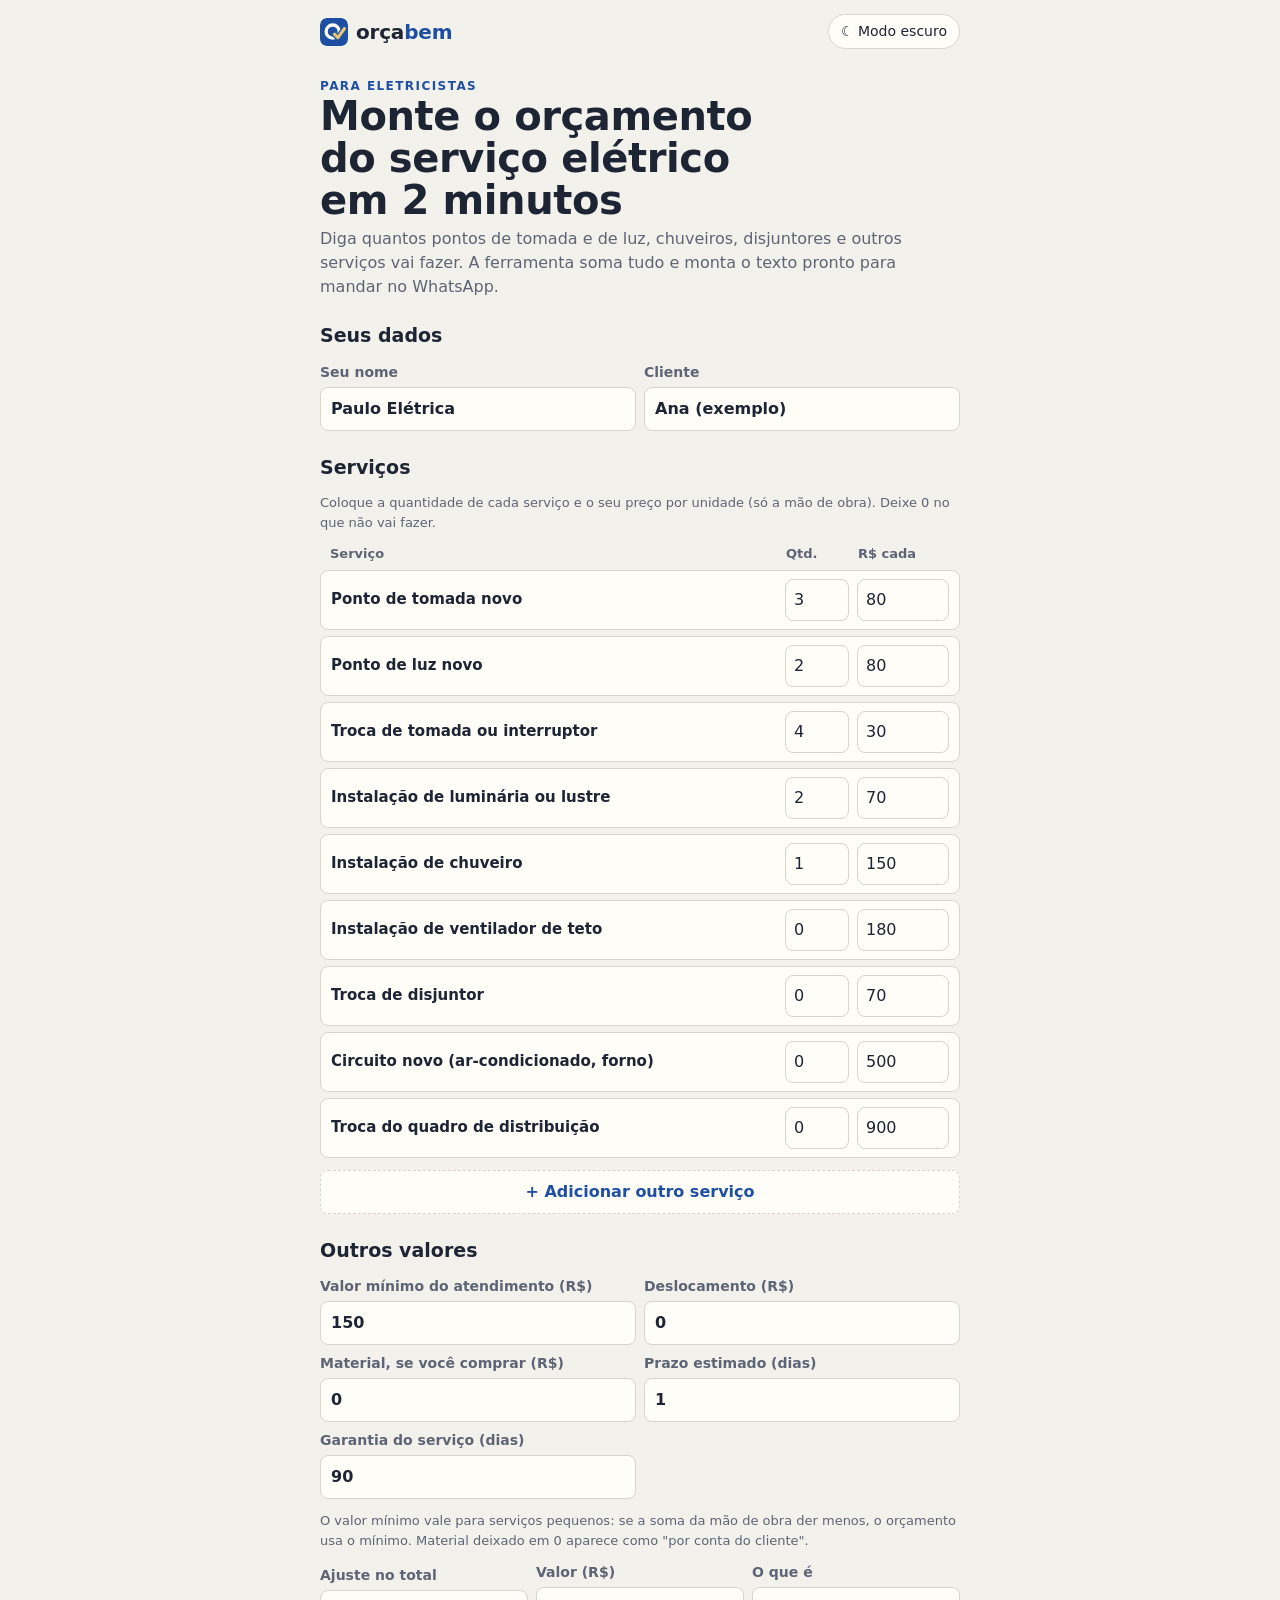
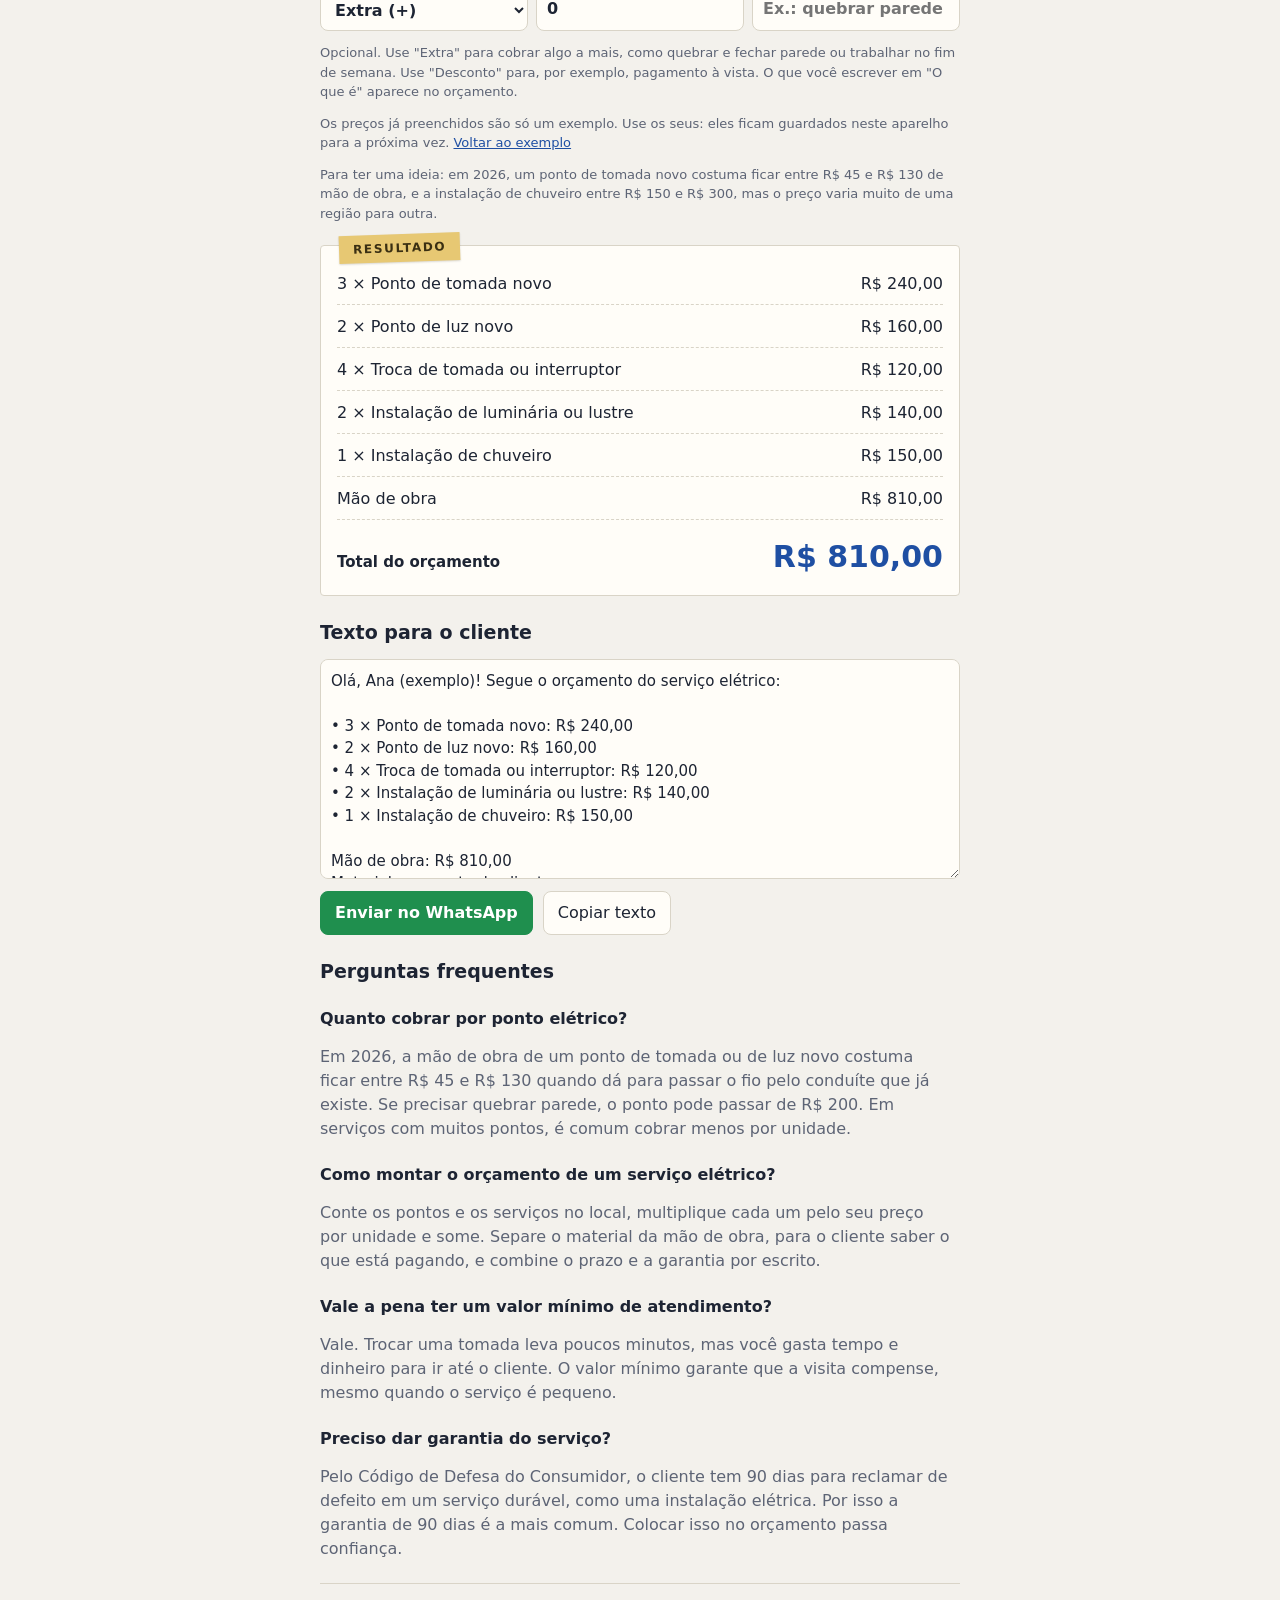
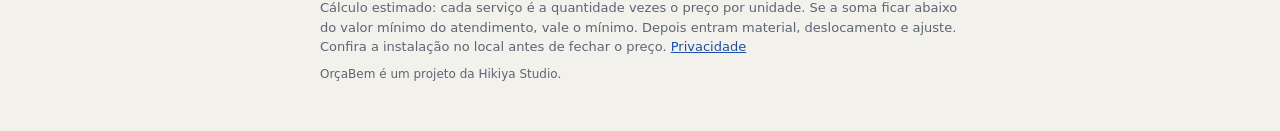
==== commit 466880bc: "Volta para 'da Hikiya Studio' (a empresa), por escolha do Marino Co-Authored-By: Claude Opus 5.5 <no" ====
--- a/orcamento-eletricista/index.html
+++ b/orcamento-eletricista/index.html
@@ -116,7 +116,7 @@
     <p>Pelo Código de Defesa do Consumidor, o cliente tem 90 dias para reclamar de defeito em um serviço durável, como uma instalação elétrica. Por isso a garantia de 90 dias é a mais comum. Colocar isso no orçamento passa confiança.</p>
   </section>
 
-  <footer>Cálculo estimado: cada serviço é a quantidade vezes o preço por unidade. Se a soma ficar abaixo do valor mínimo do atendimento, vale o mínimo. Depois entram material, deslocamento e ajuste. Confira a instalação no local antes de fechar o preço. <a href="../privacidade/">Privacidade</a><span class="credito">OrçaBem é um projeto do Hikiya Studio.</span></footer>
+  <footer>Cálculo estimado: cada serviço é a quantidade vezes o preço por unidade. Se a soma ficar abaixo do valor mínimo do atendimento, vale o mínimo. Depois entram material, deslocamento e ajuste. Confira a instalação no local antes de fechar o preço. <a href="../privacidade/">Privacidade</a><span class="credito">OrçaBem é um projeto da Hikiya Studio.</span></footer>
 </main>
 
 <script src="../assets/app.js"></script>
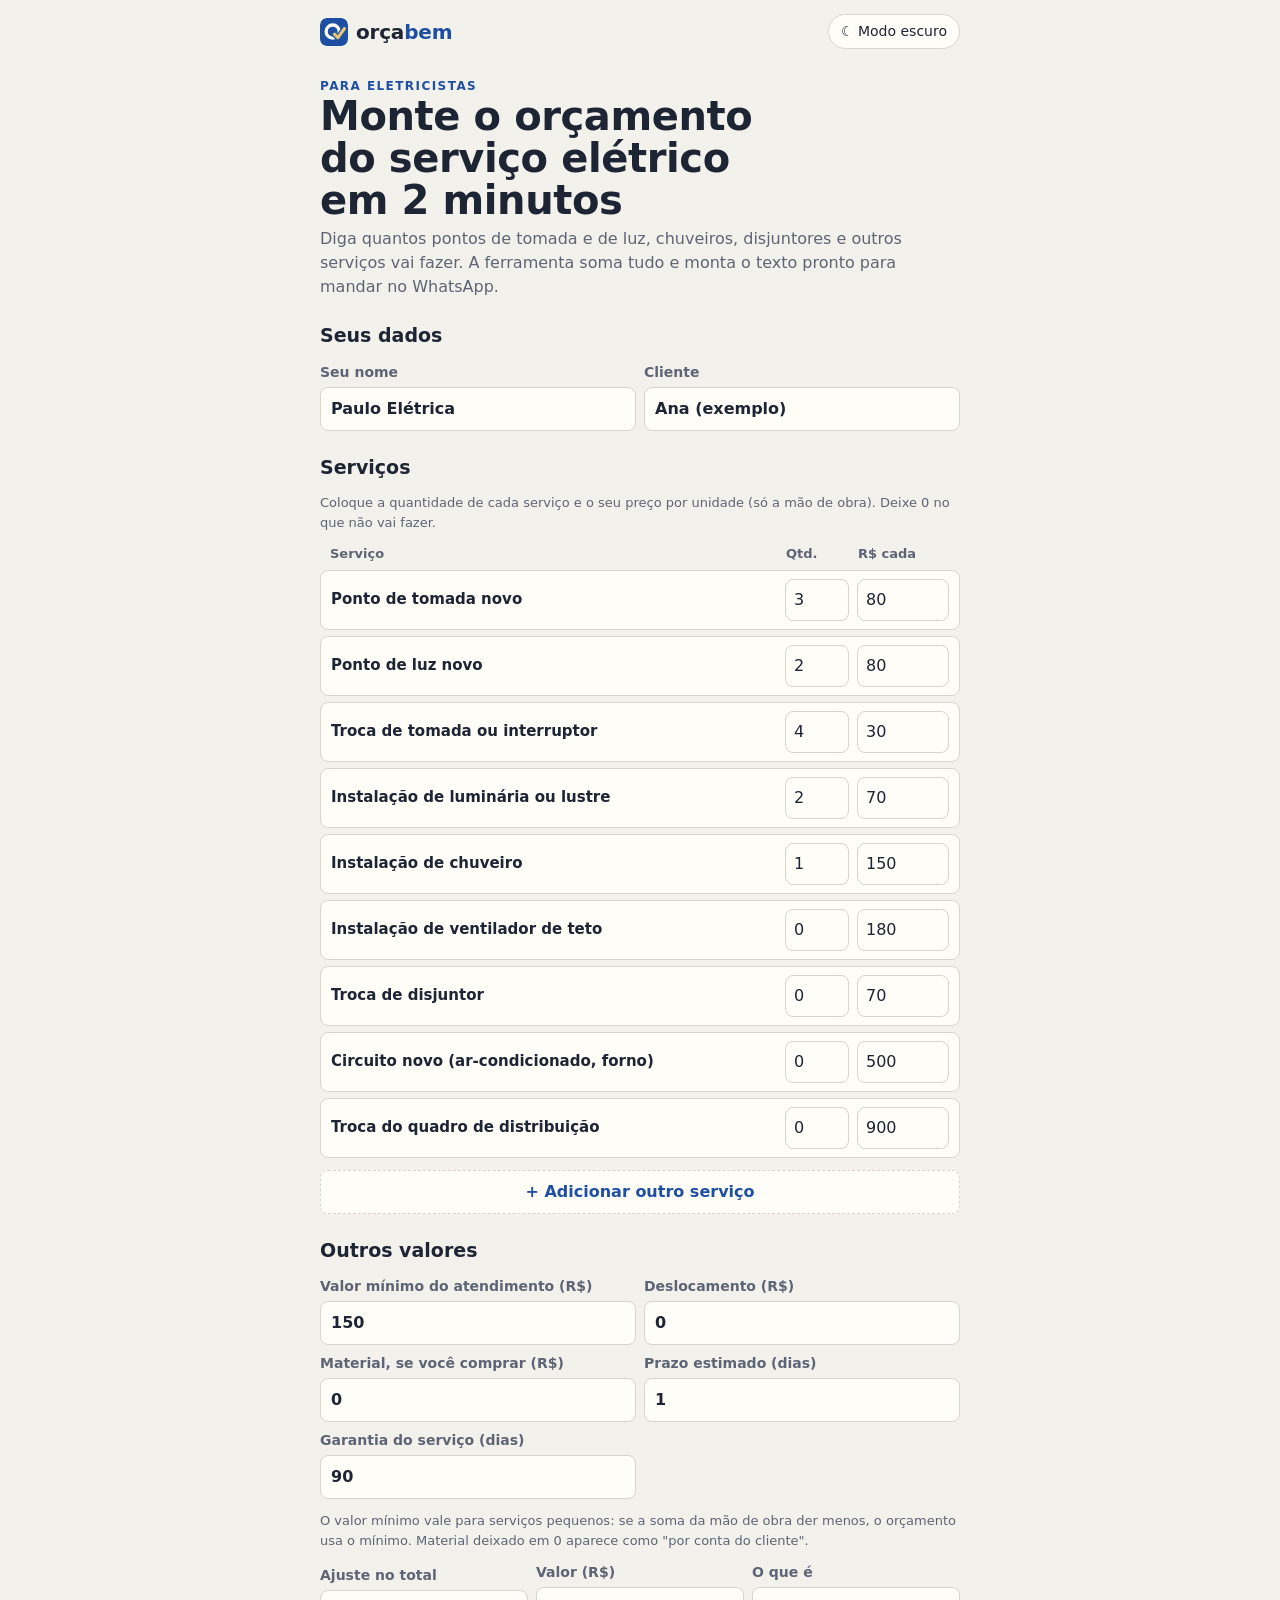
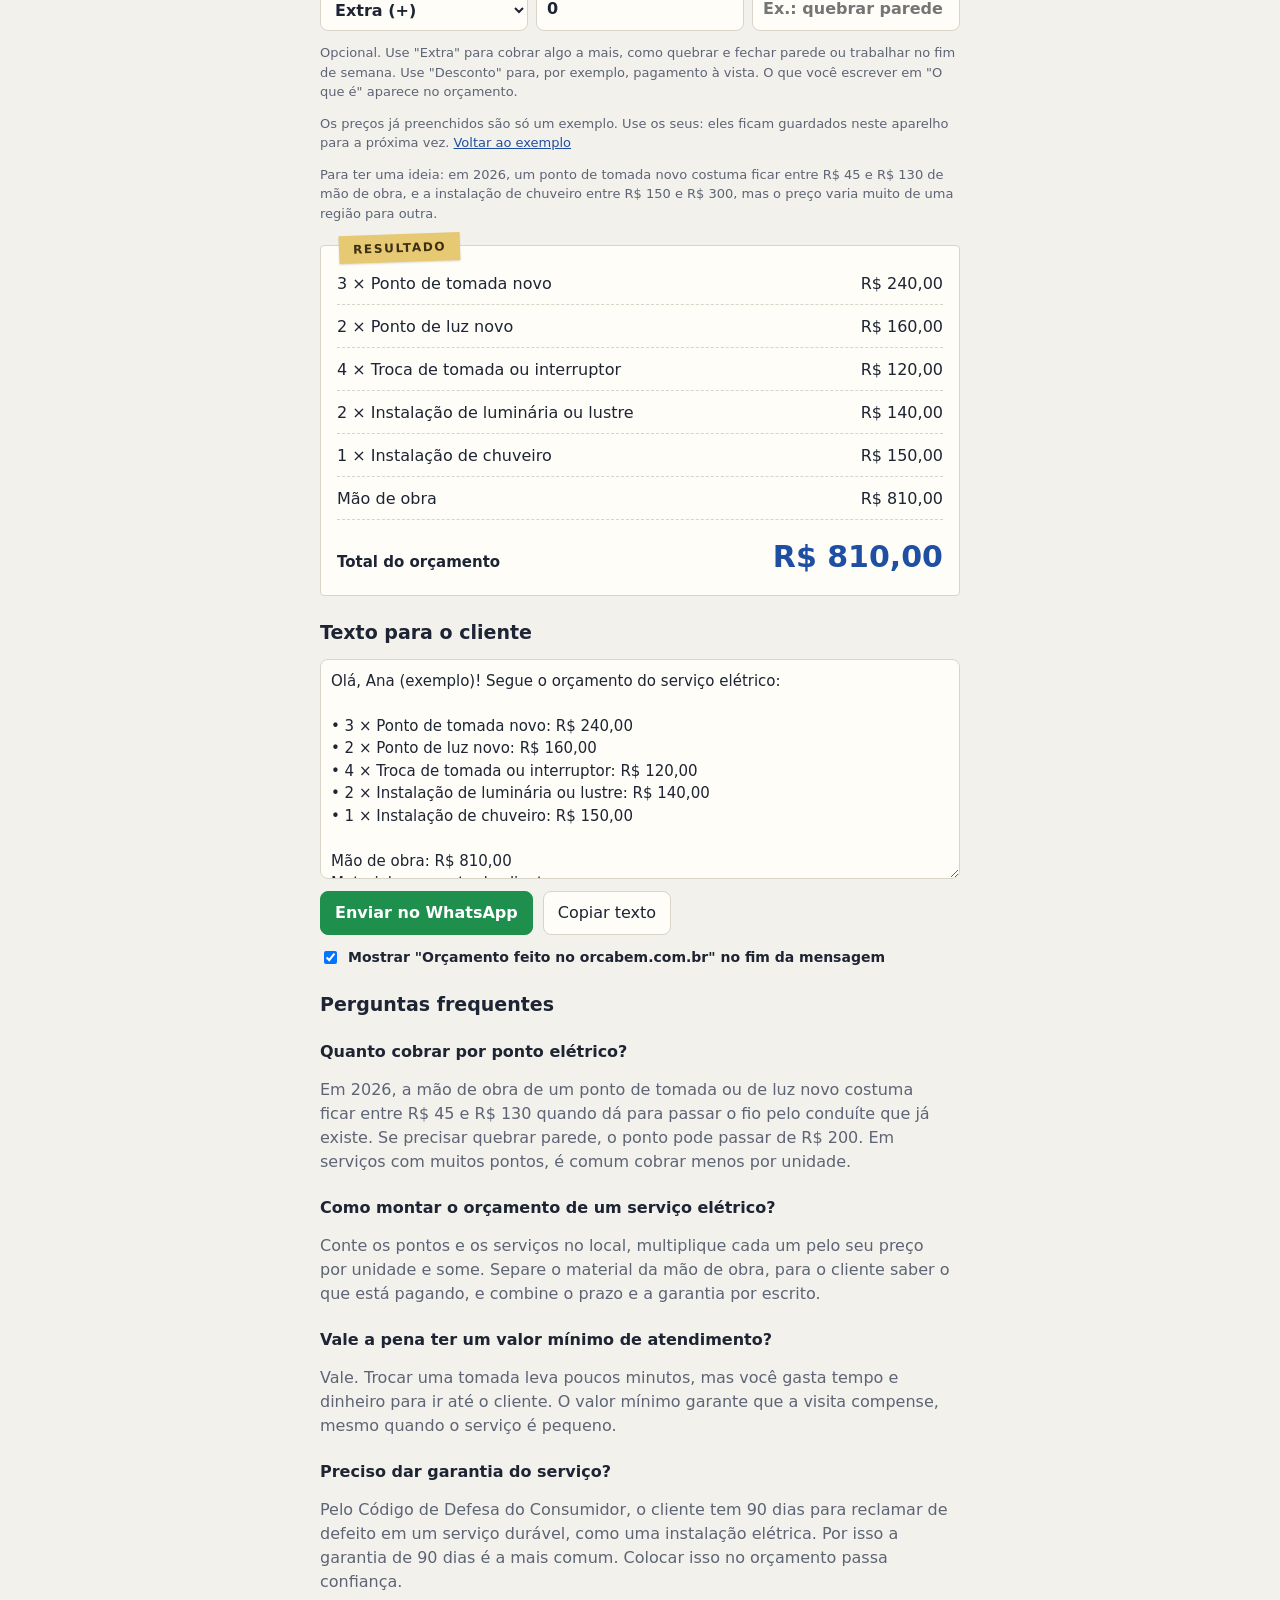
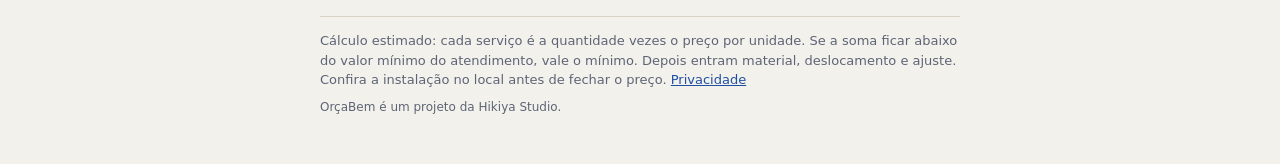
==== commit 54919e11: "Linha opcional 'Orçamento feito no orcabem.com.br' no fim da mensagem Ligada por padrão, com caixa p" ====
--- a/orcamento-eletricista/index.html
+++ b/orcamento-eletricista/index.html
@@ -102,6 +102,7 @@
       <button id="copiar" type="button">Copiar texto</button>
       <span class="toast" id="toast" hidden>Copiado. É só colar no WhatsApp.</span>
     </div>
+    <label class="chk" for="assinatura"><input id="assinatura" type="checkbox" checked> Mostrar "Orçamento feito no orcabem.com.br" no fim da mensagem</label>
   </section>
 
   <section class="faq">
